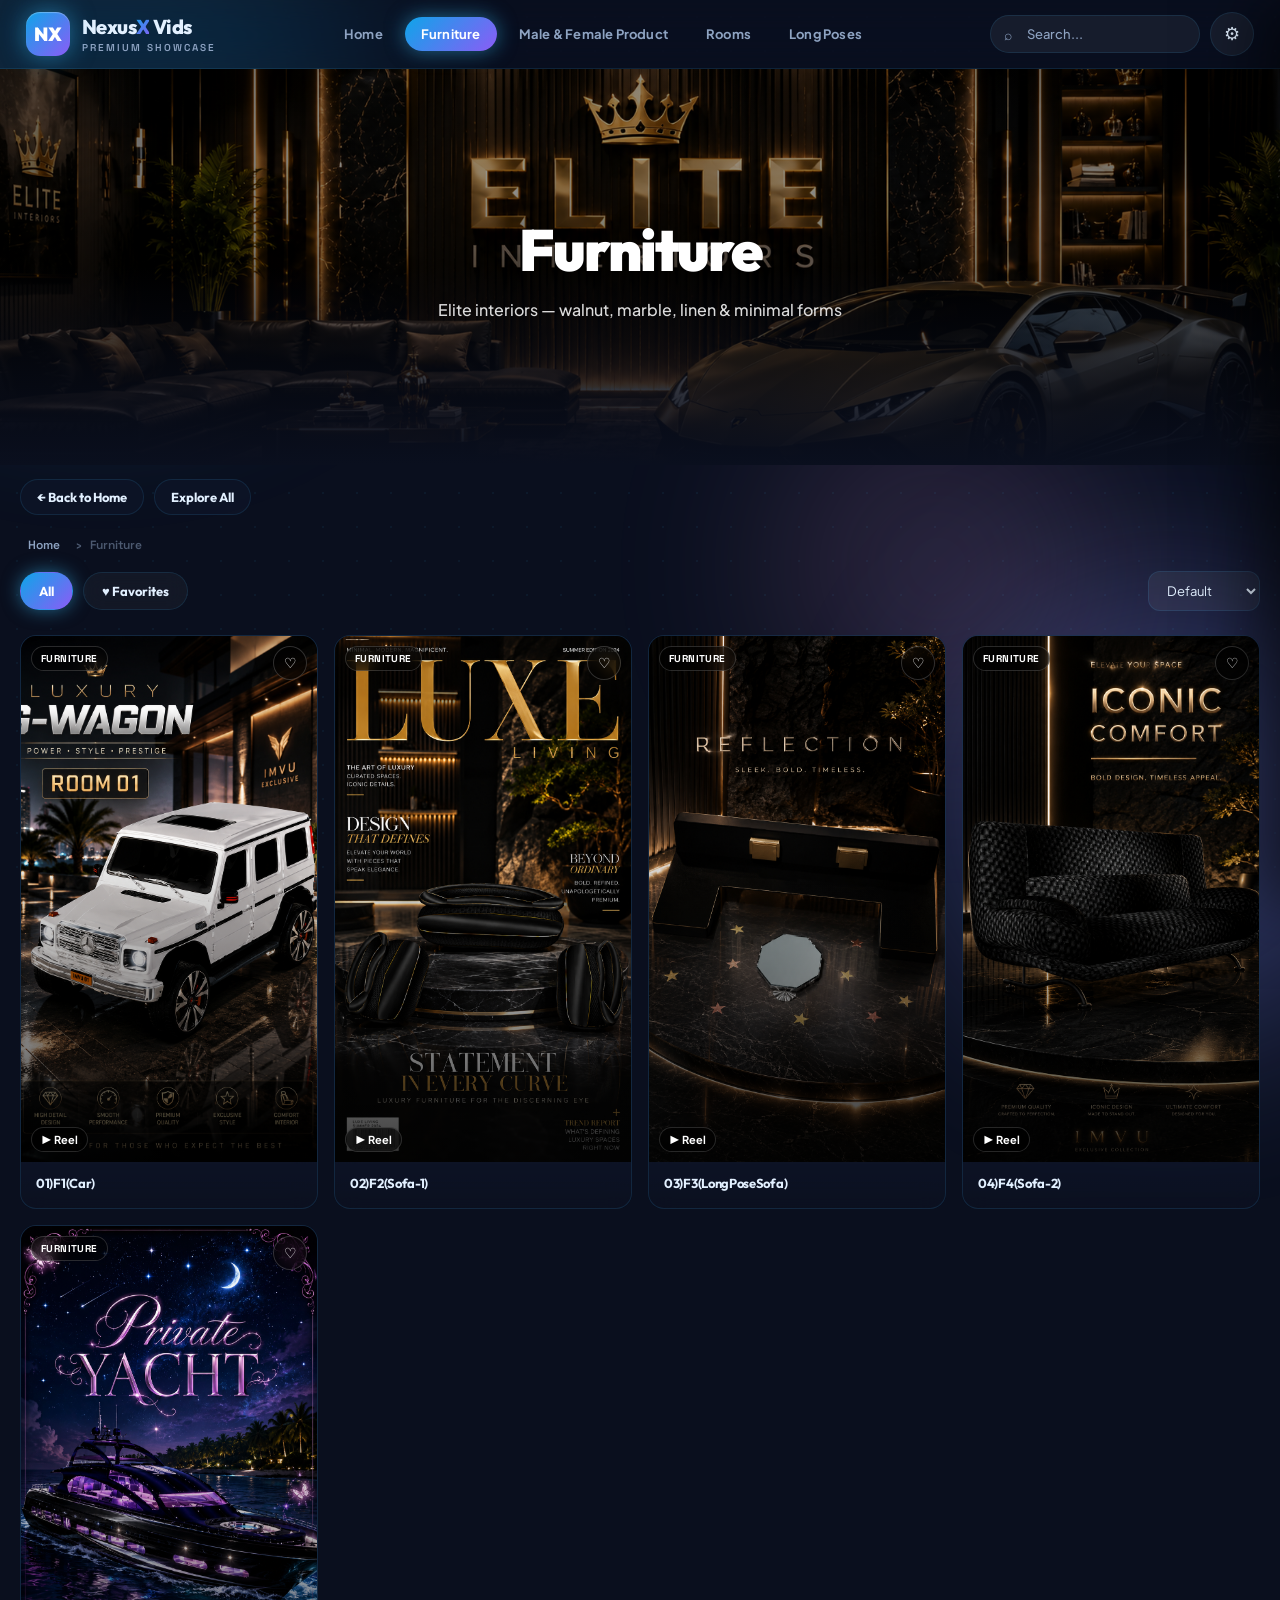
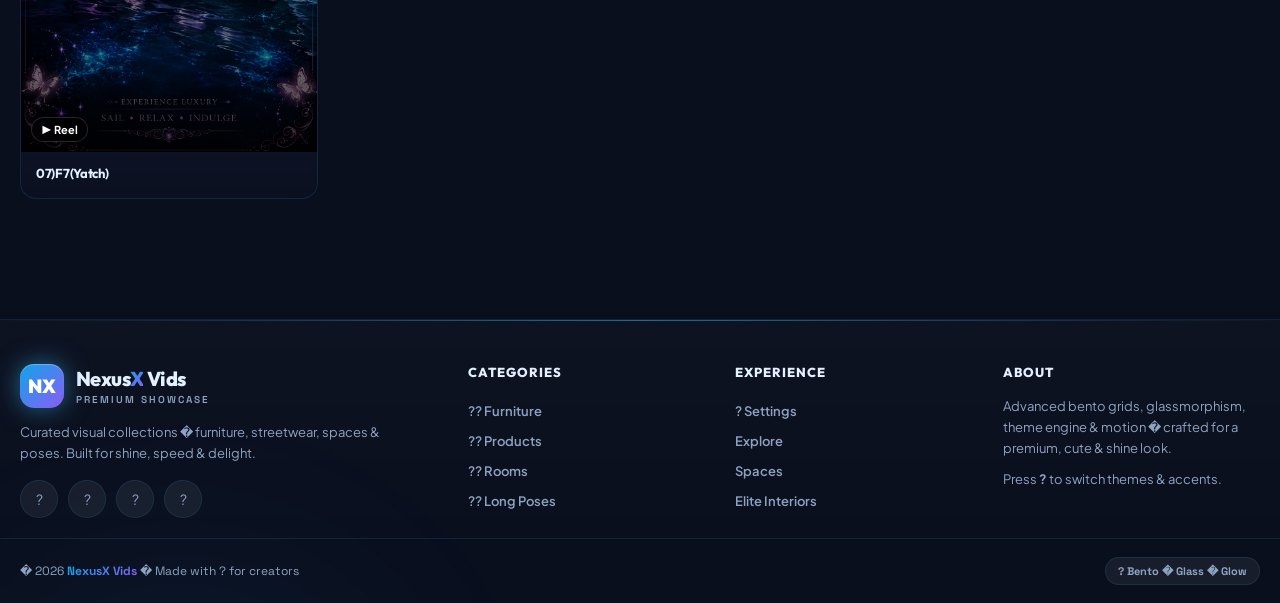
==== furniture.html @ 96b7f2a6 "Add multi-page showcase with native autoplay reels, themes, and local video hosting" ====
<!DOCTYPE html>
<html lang="en">
<head>
<meta charset="UTF-8">
<meta name="viewport" content="width=device-width, initial-scale=1.0">
<title>Furniture — NexusX Vids</title>
<link rel="icon" type="image/svg+xml" href="assets/favicon.svg">
<link rel="stylesheet" href="assets/css/style.css">
</head>
<body data-page="Furniture">
<div class="orb orb-1"></div>
<div class="orb orb-2"></div>
<div class="orb orb-3"></div>
<div class="wrap">
  <nav></nav>

  <section class="page-hero">
    <img class="page-hero-cover" src="assets/media/collections/furniture.png" alt="Furniture">
    <div class="page-hero-content">
      <h1 class="page-hero-title">Furniture</h1>
      <p class="page-hero-sub">Elite interiors — walnut, marble, linen & minimal forms</p>
    </div>
  </section>

  <div class="back-bar"><a href="index.html" class="back-btn">← Back to Home</a><a href="index.html#categories" class="back-btn">Explore All</a></div>
  <div class="breadcrumb"><a href="index.html">Home</a><span>›</span><span>Furniture</span></div>

  <div class="filter-bar">
    <div class="filter-pills">
      <button class="active" data-filter="all">All</button>
      <button data-filter="fav">♥ Favorites</button>
    </div>
    <select class="sort-select" id="sortSelect">
      <option value="default">Default</option>
      <option value="name">Name A–Z</option>
      <option value="new">Newest</option>
    </select>
  </div>

  <section class="section" style="padding-top:18px;">
    <div class="video-grid reel" id="videoGrid"></div>
  </section>

    <footer>
    <div class="footer-main">
      <div class="footer-brand">
        <a class="brand" href="index.html"><div class="brand-logo">NX</div><div><div class="brand-name">Nexus<span>X</span> Vids</div><div class="brand-tag">Premium Showcase</div></div></a>
        <p>Curated visual collections � furniture, streetwear, spaces & poses. Built for shine, speed & delight.</p>
        <div class="footer-social">
          <a href="#" title="Instagram">?</a>
          <a href="#" title="X">?</a>
          <a href="#" title="YouTube">?</a>
          <a href="#" title="Mail">?</a>
        </div>
      </div>
      <div class="footer-col">
        <h4>Categories</h4>
        <a href="furniture.html">?? Furniture</a>
        <a href="products.html">?? Products</a>
        <a href="rooms.html">?? Rooms</a>
        <a href="poses.html">?? Long Poses</a>
      </div>
      <div class="footer-col">
        <h4>Experience</h4>
        <a href="#" onclick="document.getElementById(''openSettings'')?.click();return false;">? Settings</a>
        <a href="index.html#categories">Explore</a>
        <a href="rooms.html">Spaces</a>
        <a href="furniture.html">Elite Interiors</a>
      </div>
      <div class="footer-col">
        <h4>About</h4>
        <p>Advanced bento grids, glassmorphism, theme engine & motion � crafted for a premium, cute & shine look.</p>
        <p style="margin-top:10px;">Press <strong>?</strong> to switch themes & accents.</p>
      </div>
    </div>
    <div class="footer-bottom">
      <div>� 2026 <strong>NexusX Vids</strong> � Made with ? for creators</div>
      <div class="footer-badge">? Bento � Glass � Glow</div>
    </div>
  </footer>
</div>

<script src="assets/js/main.js"></script>
<script>
  var CAT='Furniture';
  var allForCat=[];
  var currentFilter='all';

  function render(){
    var grid=document.getElementById('videoGrid');
    var list=allForCat.slice();
    if(currentFilter==='fav'){
      var favs=window.NEXUS.favs();
      list=list.filter(function(v){ return favs.indexOf(v.url)!==-1; });
    }
    var sort=document.getElementById('sortSelect').value;
    if(sort==='name') list.sort(function(a,b){ return a.name.localeCompare(b.name); });
    if(sort==='new') list.reverse();
    if(!list.length){
      grid.innerHTML='<div class="empty-state reveal visible"><div class="big">♡</div>'+(currentFilter==='fav'?'No favorites yet — tap ♥ on any card.':'No items — add them to videos.json')+'</div>';
      return;
    }
    grid.innerHTML=list.map(function(v){ return window.NEXUS.cardHTML(v); }).join('');
    window.NEXUS.wireCards();
  }

  function load(){
    fetch('videos.json').then(function(r){ return r.json(); }).then(function(all){
      allForCat=all.filter(function(v){ return (v.category||'').toLowerCase()===CAT.toLowerCase(); });
      // respect bento toggle
      if(localStorage.getItem('nexus-bento')==='0') document.getElementById('videoGrid').classList.remove('bento');
      window.NEXUS._setList(allForCat);
      render();
    }).catch(function(){ document.getElementById('videoGrid').innerHTML='<div class="empty-state">Failed to load.</div>'; });
  }

  document.addEventListener('DOMContentLoaded', function(){
    load();
    document.querySelectorAll('.filter-pills button').forEach(function(b){
      b.addEventListener('click',function(){
        document.querySelectorAll('.filter-pills button').forEach(function(x){ x.classList.remove('active'); });
        b.classList.add('active'); currentFilter=b.dataset.filter; render();
      });
    });
    document.getElementById('sortSelect').addEventListener('change', render);
    window.NEXUS_onFavChange=render;
    window.NEXUS_applySearch=function(q){
      var grid=document.getElementById('videoGrid');
      if(!q){ render(); return; }
      var list=allForCat.filter(function(v){ return v.name.toLowerCase().indexOf(q.toLowerCase())!==-1; });
      if(!list.length){ grid.innerHTML='<div class="empty-state">No match for “'+window.NEXUS.esc(q)+'”.</div>'; return; }
      grid.innerHTML=list.map(function(v){ return window.NEXUS.cardHTML(v); }).join('');
      window.NEXUS.wireCards();
    };
  });
</script>
</body>
</html>
---- assets/css/style.css ----
/* ============================================================
   NexusX Vids — PREMIUM Stylesheet
   Fonts • Themes • Navbar • Settings • Hero • Bento • Footer • Animations
   ============================================================ */
@import url('https://fonts.googleapis.com/css2?family=Outfit:wght@300;400;500;600;700;800;900&family=Plus+Jakarta+Sans:wght@400;500;600;700;800&family=Space+Grotesk:wght@400;500;600;700&family=JetBrains+Mono:wght@500&display=swap');

/* ============ THEMES ============ */
:root {
  --bg:#0a0a12; --bg-soft:#101020;
  --card:rgba(20,20,40,0.6); --card-border:rgba(255,255,255,0.08);
  --text:#f5f5ff; --text-dim:#a0a0c0;
  --primary:#6366f1; --secondary:#d946ef; --accent:#22d3ee;
  --glow:rgba(99,102,241,0.5);
  --grad:linear-gradient(135deg,#6366f1,#d946ef);
  --grad-2:linear-gradient(135deg,#8b5cf6,#ec4899);
  --nav-bg:rgba(10,10,20,0.55);
  --grid-dot:rgba(255,255,255,0.05);
  --font-display:'Outfit',sans-serif;
  --font-body:'Plus Jakarta Sans',sans-serif;
  --font-accent:'Space Grotesk',sans-serif;
  --radius:24px;
}
[data-theme="midnight"]{
  --bg:#0a0f1e; --bg-soft:#0f1730; --card:rgba(15,23,42,0.6);
  --card-border:rgba(56,189,248,0.12); --text:#e2f0ff; --text-dim:#8ea3c2;
  --primary:#38bdf8; --secondary:#818cf8; --accent:#f0abfc;
  --glow:rgba(56,189,248,0.5); --grad:linear-gradient(135deg,#0ea5e9,#8b5cf6);
  --nav-bg:rgba(10,15,30,0.55); --grid-dot:rgba(56,189,248,0.06);
}
[data-theme="sunset"]{
  --bg:#17100c; --bg-soft:#221813; --card:rgba(34,24,20,0.6);
  --card-border:rgba(251,146,60,0.15); --text:#fff5ec; --text-dim:#d0b6a4;
  --primary:#fb923c; --secondary:#f43f5e; --accent:#fbbf24;
  --glow:rgba(251,146,60,0.5); --grad:linear-gradient(135deg,#fb923c,#f43f5e);
  --nav-bg:rgba(23,16,12,0.55); --grid-dot:rgba(251,146,60,0.06);
}
[data-theme="emerald"]{
  --bg:#08120e; --bg-soft:#0d1c16; --card:rgba(13,28,22,0.6);
  --card-border:rgba(52,211,153,0.15); --text:#e6fff6; --text-dim:#94c9b6;
  --primary:#34d399; --secondary:#0ea5e9; --accent:#fbbf24;
  --glow:rgba(52,211,153,0.5); --grad:linear-gradient(135deg,#10b981,#3b82f6);
  --nav-bg:rgba(8,18,14,0.55); --grid-dot:rgba(52,211,153,0.06);
}
[data-theme="rose"]{
  --bg:#150a0f; --bg-soft:#22111a; --card:rgba(34,17,26,0.6);
  --card-border:rgba(244,114,182,0.15); --text:#fff0f6; --text-dim:#d0a4b6;
  --primary:#f472b6; --secondary:#a78bfa; --accent:#fb7185;
  --glow:rgba(244,114,182,0.5); --grad:linear-gradient(135deg,#ec4899,#8b5cf6);
  --nav-bg:rgba(21,10,15,0.55); --grid-dot:rgba(244,114,182,0.06);
}

/* ============ RESET + TYPOGRAPHY ============ */
*{margin:0;padding:0;box-sizing:border-box}
html{scroll-behavior:smooth}
body{
  font-family:var(--font-body); background:var(--bg); color:var(--text);
  min-height:100vh; overflow-x:hidden;
  transition:background .6s,color .6s;
  -webkit-font-smoothing:antialiased; text-rendering:optimizeLegibility;
}
h1,h2,h3{font-family:var(--font-display); letter-spacing:-1.2px}
body::before{
  content:'';position:fixed;inset:0;z-index:0;pointer-events:none;
  background-image:radial-gradient(var(--grid-dot) 1px,transparent 1px);
  background-size:34px 34px;
}
.wrap{position:relative;z-index:1}
::selection{background:var(--primary);color:#fff}

/* Scroll progress */
.scroll-progress{position:fixed;top:0;left:0;height:3px;width:0;background:var(--grad);z-index:9999;transition:width .08s linear;box-shadow:0 0 10px var(--glow)}

.orb{position:fixed;border-radius:50%;filter:blur(90px);opacity:.30;z-index:0;pointer-events:none;animation:float 16s infinite}
.orb-1{width:520px;height:520px;background:var(--primary);top:-160px;left:-160px}
.orb-2{width:460px;height:460px;background:var(--secondary);bottom:-140px;right:-120px;animation-delay:-5s}
.orb-3{width:340px;height:340px;background:var(--accent);top:44%;left:60%;opacity:.14;animation-delay:-9s}
@keyframes float{0%,100%{transform:translate(0,0) scale(1)}33%{transform:translate(40px,-30px) scale(1.08)}66%{transform:translate(-32px,26px) scale(.94)}}
::-webkit-scrollbar{width:10px}::-webkit-scrollbar-track{background:var(--bg)}
::-webkit-scrollbar-thumb{background:var(--grad);border-radius:10px}

/* ============ NAVBAR — ADVANCED ============ */
nav{
  position:sticky;top:0;z-index:100;display:flex;align-items:center;justify-content:space-between;gap:18px;
  padding:12px 26px;background:var(--nav-bg);backdrop-filter:blur(20px) saturate(1.3);-webkit-backdrop-filter:blur(20px) saturate(1.3);
  border-bottom:1px solid var(--card-border);transition:background .4s,box-shadow .4s,border-color .4s;
}
nav.scrolled{background:rgba(10,10,20,0.82);box-shadow:0 10px 40px rgba(0,0,0,.35);border-color:rgba(255,255,255,.08)}
.brand{display:flex;align-items:center;gap:12px;cursor:pointer;text-decoration:none}
.brand-logo{
  width:44px;height:44px;background:var(--grad);border-radius:14px;display:grid;place-items:center;
  font-family:var(--font-display);font-weight:900;font-size:19px;color:#fff;
  box-shadow:0 0 24px var(--glow),inset 0 1px 1px rgba(255,255,255,.3);
  animation:pulse 3s infinite; position:relative; overflow:hidden;
}
.brand-logo::after{content:'';position:absolute;inset:0;background:linear-gradient(120deg,transparent 30%,rgba(255,255,255,.35),transparent 70%);transform:translateX(-100%);animation:logoShine 4s infinite}
@keyframes logoShine{0%{transform:translateX(-100%)}60%,100%{transform:translateX(100%)}}
@keyframes pulse{0%,100%{box-shadow:0 0 16px var(--glow)}50%{box-shadow:0 0 32px var(--glow);transform:scale(1.03)}}
.brand-name{font-family:var(--font-display);font-size:20px;font-weight:800;letter-spacing:-.6px;color:var(--text)}
.brand-name span{background:var(--grad);-webkit-background-clip:text;background-clip:text;color:transparent}
.brand-tag{font-family:var(--font-accent);font-size:10px;letter-spacing:2px;text-transform:uppercase;color:var(--text-dim);margin-top:2px;font-weight:600}
.nav-links{display:flex;align-items:center;gap:6px;flex-wrap:wrap}
.nav-links a{
  position:relative;padding:9px 16px;border-radius:24px;font-size:13px;font-weight:700;letter-spacing:.2px;
  color:var(--text-dim);text-decoration:none;transition:.3s;overflow:hidden;
}
.nav-links a::before{content:'';position:absolute;inset:0;background:var(--grad);opacity:0;transition:.3s;border-radius:24px}
.nav-links a > span{position:relative;z-index:1}
.nav-links a:hover{color:var(--text);background:rgba(255,255,255,.06)}
.nav-links a:hover::before{opacity:.12}
.nav-links a.active{color:#fff;background:var(--grad);box-shadow:0 0 20px var(--glow)}
.nav-links a.active::before{opacity:0}
.nav-right{display:flex;align-items:center;gap:10px}
.search-box{position:relative;display:flex;align-items:center}
.search-box::before{content:'⌕';position:absolute;left:14px;color:var(--text-dim);font-size:14px;pointer-events:none;z-index:1}
.search-box input{
  background:rgba(255,255,255,.06);border:1px solid var(--card-border);color:var(--text);
  padding:10px 18px 10px 36px;border-radius:30px;font-size:13px;font-family:var(--font-body);width:210px;outline:none;transition:.3s;
}
.search-box input:focus{border-color:var(--primary);background:rgba(255,255,255,.09);box-shadow:0 0 0 4px var(--glow),0 0 18px var(--glow);width:240px}
.search-box input::placeholder{color:var(--text-dim);font-weight:500}
.settings-btn{
  width:44px;height:44px;border-radius:50%;border:1px solid var(--card-border);
  background:rgba(255,255,255,.06);color:var(--text);font-size:18px;cursor:pointer;display:grid;place-items:center;transition:.4s;position:relative;overflow:hidden;
}
.settings-btn::before{content:'';position:absolute;inset:0;background:var(--grad);opacity:0;transition:.3s}
.settings-btn:hover{transform:rotate(90deg) scale(1.05);box-shadow:0 0 20px var(--glow);border-color:var(--primary)}
.settings-btn:hover::before{opacity:.15}
.settings-btn span{position:relative;z-index:1}

/* ============ SETTINGS — PREMIUM ============ */
.settings-overlay{position:fixed;inset:0;background:rgba(0,0,0,.58);backdrop-filter:blur(8px) saturate(1.2);z-index:1000;opacity:0;visibility:hidden;transition:.4s}
.settings-overlay.open{opacity:1;visibility:visible}
.settings-panel{
  position:fixed;right:0;top:0;height:100vh;width:380px;max-width:94vw;
  background:linear-gradient(180deg,var(--bg-soft),var(--bg));border-left:1px solid var(--card-border);
  z-index:1001;display:flex;flex-direction:column;
  transform:translateX(100%);transition:transform .5s cubic-bezier(.2,.8,.2,1);
  box-shadow:-24px 0 60px rgba(0,0,0,.55);
}
.settings-panel.open{transform:translateX(0)}
.settings-head{padding:22px 22px 18px;display:flex;align-items:center;justify-content:space-between;border-bottom:1px solid var(--card-border);background:rgba(255,255,255,.02)}
.settings-head h3{font-family:var(--font-display);font-size:18px;font-weight:800;display:flex;gap:10px;align-items:center}
.settings-head p{font-size:12px;color:var(--text-dim);margin-top:4px;font-weight:500}
.settings-close{width:38px;height:38px;border-radius:50%;border:1px solid var(--card-border);background:rgba(255,255,255,.06);color:var(--text);cursor:pointer;font-size:16px;display:grid;place-items:center;transition:.3s}
.settings-close:hover{background:#ef4444;border-color:#ef4444;transform:rotate(90deg)}
.settings-body{padding:20px;overflow-y:auto;flex:1;display:flex;flex-direction:column;gap:22px}
.settings-preview{
  background:var(--card);border:1px solid var(--card-border);border-radius:18px;padding:16px;display:flex;gap:14px;align-items:center;backdrop-filter:blur(10px);
}
.preview-mock{width:70px;height:48px;border-radius:12px;background:var(--grad);display:grid;place-items:center;color:#fff;font-weight:900;box-shadow:0 0 20px var(--glow);flex-shrink:0}
.settings-preview h4{font-family:var(--font-display);font-size:14px;font-weight:800}
.settings-preview p{font-size:12px;color:var(--text-dim);margin-top:2px}
.setting-card{background:var(--card);border:1px solid var(--card-border);border-radius:18px;padding:18px;backdrop-filter:blur(10px);transition:.3s}
.setting-card:hover{border-color:rgba(255,255,255,.12);transform:translateY(-1px)}
.setting-card-head{display:flex;align-items:center;gap:10px;margin-bottom:14px}
.setting-card-icon{width:32px;height:32px;border-radius:10px;background:var(--grad);display:grid;place-items:center;color:#fff;font-size:14px;flex-shrink:0}
.setting-card-title{font-family:var(--font-display);font-size:13px;font-weight:800;letter-spacing:-.3px}
.setting-card-sub{font-size:11px;color:var(--text-dim);font-weight:600}
.setting-group-title{font-family:var(--font-accent);font-size:10px;font-weight:700;text-transform:uppercase;letter-spacing:1.6px;color:var(--text-dim);margin-bottom:12px;display:flex;align-items:center;gap:8px}
.setting-group-title::before{content:'';width:14px;height:2px;background:var(--grad);border-radius:2px}
.theme-grid{display:grid;grid-template-columns:repeat(3,1fr);gap:12px}
.swatch{
  position:relative;height:64px;border-radius:16px;cursor:pointer;border:2px solid transparent;overflow:hidden;transition:.3s;display:flex;align-items:flex-end;padding:8px;
}
.swatch span{font-family:var(--font-accent);font-size:11px;font-weight:700;color:#fff;text-shadow:0 1px 6px rgba(0,0,0,.6);position:relative;z-index:1}
.swatch::after{content:'✓';position:absolute;top:8px;right:8px;width:22px;height:22px;border-radius:50%;background:#fff;color:#000;display:grid;place-items:center;font-size:12px;font-weight:900;opacity:0;transform:scale(.6);transition:.3s}
.swatch.active{border-color:#fff;transform:scale(1.02);box-shadow:0 0 18px var(--glow)}
.swatch.active::after{opacity:1;transform:scale(1)}
.swatch:hover{transform:scale(1.03);box-shadow:0 0 16px var(--glow)}
.sw-1{background:linear-gradient(135deg,#6366f1,#d946ef)}.sw-2{background:linear-gradient(135deg,#0ea5e9,#8b5cf6)}
.sw-3{background:linear-gradient(135deg,#fb923c,#f43f5e)}.sw-4{background:linear-gradient(135deg,#10b981,#3b82f6)}
.sw-5{background:linear-gradient(135deg,#ec4899,#8b5cf6)}
.sw-6{background:linear-gradient(135deg,#1f2937,#4b5563)}
.accent-row{display:flex;align-items:center;gap:12px}
.accent-row input[type=color]{width:48px;height:48px;border:none;border-radius:12px;cursor:pointer;background:none;flex-shrink:0}
.accent-row input[type=color]::-webkit-color-swatch-wrapper{padding:0}
.accent-row input[type=color]::-webkit-color-swatch{border-radius:12px;border:2px solid var(--card-border)}
.accent-dots{display:flex;gap:10px;flex-wrap:wrap;margin-top:10px}
.adot{width:32px;height:32px;border-radius:50%;cursor:pointer;border:2px solid transparent;transition:.3s;position:relative}
.adot:hover{transform:scale(1.15)}.adot.active{border-color:#fff;box-shadow:0 0 0 3px var(--glow)}
.adot.active::after{content:'✓';position:absolute;inset:0;display:grid;place-items:center;color:#fff;font-size:12px;font-weight:900;text-shadow:0 1px 4px rgba(0,0,0,.6)}
.toggle-row{display:flex;align-items:center;justify-content:space-between;padding:12px 0;border-bottom:1px solid rgba(255,255,255,.04)}
.toggle-row:last-child{border:none}
.toggle-label{font-size:13px;font-weight:600;color:var(--text);display:flex;gap:8px;align-items:center}
.toggle-label small{font-size:11px;color:var(--text-dim);font-weight:500}
.toggle{position:relative;width:48px;height:26px;background:rgba(255,255,255,.08);border-radius:20px;cursor:pointer;border:1px solid var(--card-border);transition:.3s;flex-shrink:0}
.toggle::after{content:'';position:absolute;top:3px;left:3px;width:18px;height:18px;background:#fff;border-radius:50%;transition:.3s;box-shadow:0 2px 6px rgba(0,0,0,.3)}
.toggle.on{background:var(--grad);border-color:transparent;box-shadow:0 0 12px var(--glow)}.toggle.on::after{transform:translateX(22px)}

/* ============ HERO — TYPOGRAPHY ENHANCED ============ */
.hero{position:relative;min-height:92vh;display:flex;align-items:center;justify-content:center;text-align:center;overflow:hidden}
.hero-bg{position:absolute;inset:0;width:100%;height:100%;object-fit:cover;z-index:0;pointer-events:none;transform:scale(1.02);animation:heroZoom 20s ease-in-out infinite alternate}
@keyframes heroZoom{0%{transform:scale(1.02)}100%{transform:scale(1.08)}}
.hero-overlay{position:absolute;inset:0;z-index:1;background:linear-gradient(180deg,rgba(0,0,0,.38) 0%,rgba(0,0,0,.55) 45%,var(--bg) 100%),radial-gradient(ellipse at center,transparent 30%,rgba(0,0,0,.45) 100%);pointer-events:none}
.hero-content{position:relative;z-index:2;max-width:960px;padding:40px 24px;animation:riseIn 1.1s cubic-bezier(.2,.8,.2,1) both}
.hero-badge{
  display:inline-flex;align-items:center;gap:8px;padding:9px 18px;border-radius:30px;
  background:rgba(255,255,255,.08);border:1px solid rgba(255,255,255,.18);backdrop-filter:blur(12px);
  font-family:var(--font-accent);font-size:11px;letter-spacing:1.4px;text-transform:uppercase;font-weight:700;color:#fff;margin-bottom:22px;
  box-shadow:0 4px 20px rgba(0,0,0,.2);animation:badgeFloat 3s ease-in-out infinite;
}
@keyframes badgeFloat{0%,100%{transform:translateY(0)}50%{transform:translateY(-4px)}}
.hero-title{
  font-family:var(--font-display);font-size:clamp(40px,8vw,82px);font-weight:900;line-height:.95;letter-spacing:-3px;color:#fff;
  text-shadow:0 10px 40px rgba(0,0,0,.55);overflow:hidden;
}
.hero-title .grad{
  background:var(--grad);-webkit-background-clip:text;background-clip:text;color:transparent;
  background-size:200% 200%;animation:gradShift 6s ease infinite,shimmer 6s linear infinite;
}
@keyframes gradShift{0%{background-position:0% 50%}50%{background-position:100% 50%}100%{background-position:0% 50%}}
@keyframes shimmer{0%{filter:hue-rotate(0) brightness(1)}50%{filter:hue-rotate(20deg) brightness(1.1)}100%{filter:hue-rotate(0) brightness(1)}}
.hero-sub{
  margin:20px auto 0;max-width:640px;font-size:clamp(15px,2.3vw,19px);line-height:1.6;font-weight:500;
  color:rgba(255,255,255,.88);font-family:var(--font-body);
}
.hero-sub strong{color:#fff;font-weight:700}
.hero-cta{margin-top:34px;display:flex;gap:14px;justify-content:center;flex-wrap:wrap}
.btn{
  position:relative;display:inline-flex;align-items:center;gap:8px;padding:14px 28px;border-radius:40px;
  font-family:var(--font-display);font-size:14px;font-weight:800;letter-spacing:-.2px;cursor:pointer;text-decoration:none;border:none;transition:transform .3s,box-shadow .3s,background .3s;overflow:hidden;
}
.btn::before{content:'';position:absolute;inset:0;background:linear-gradient(100deg,transparent,rgba(255,255,255,.25),transparent);transform:translateX(-100%);transition:transform .6s}
.btn:hover::before{transform:translateX(100%)}
.btn-primary{background:var(--grad);color:#fff;box-shadow:0 0 28px var(--glow),0 8px 24px rgba(0,0,0,.25)}
.btn-primary:hover{transform:translateY(-3px) scale(1.02);box-shadow:0 0 42px var(--glow),0 12px 30px rgba(0,0,0,.3)}
.btn-ghost{background:rgba(255,255,255,.08);color:#fff;border:1px solid rgba(255,255,255,.22);backdrop-filter:blur(12px)}
.btn-ghost:hover{transform:translateY(-3px);background:rgba(255,255,255,.14);border-color:rgba(255,255,255,.35)}
@keyframes riseIn{from{opacity:0;transform:translateY(40px) scale(.98)}to{opacity:1;transform:translateY(0) scale(1)}}
.hero-scroll{position:absolute;bottom:24px;left:50%;transform:translateX(-50%);z-index:2;color:#fff;font-size:11px;font-family:var(--font-accent);letter-spacing:2px;text-transform:uppercase;display:flex;flex-direction:column;align-items:center;gap:8px;animation:bounce 2s infinite}
.hero-scroll::after{content:'⌄';font-size:18px;line-height:1}
@keyframes bounce{0%,100%{transform:translate(-50%,0)}50%{transform:translate(-50%,10px)}}

/* ============ STATS BAR — ADVANCED ============ */
.stats-bar{display:flex;justify-content:center;gap:18px;padding:18px 14px;flex-wrap:wrap;margin:-32px auto 12px;max-width:760px;position:relative;z-index:3}
.stat{
  flex:1;min-width:150px;background:rgba(255,255,255,.04);border:1px solid var(--card-border);backdrop-filter:blur(16px) saturate(1.2);
  border-radius:20px;padding:20px;text-align:center;transition:transform .4s,box-shadow .4s,border-color .4s;position:relative;overflow:hidden;
}
.stat::before{content:'';position:absolute;top:0;left:0;right:0;height:1px;background:linear-gradient(90deg,transparent,var(--primary),transparent);opacity:.6}
.stat:hover{transform:translateY(-6px) scale(1.02);box-shadow:0 20px 40px rgba(0,0,0,.4),0 0 20px var(--glow);border-color:var(--primary)}
.stat-num{font-family:var(--font-display);font-size:30px;font-weight:900;background:var(--grad);-webkit-background-clip:text;background-clip:text;color:transparent;line-height:1}
.stat-label{font-family:var(--font-accent);font-size:11px;color:var(--text-dim);margin-top:6px;letter-spacing:1.2px;text-transform:uppercase;font-weight:700}

/* ============ BREADCRUMB + FILTER ============ */
.breadcrumb{max-width:1400px;margin:18px auto 0;padding:0 20px;display:flex;gap:8px;align-items:center;font-size:12px;font-family:var(--font-accent);color:var(--text-dim);font-weight:600}
.breadcrumb a{color:var(--text-dim);text-decoration:none;transition:.3s;padding:4px 8px;border-radius:20px}
.breadcrumb a:hover{color:var(--primary);background:rgba(255,255,255,.06)}
.breadcrumb span{opacity:.5}
.filter-bar{max-width:1400px;margin:14px auto 6px;padding:0 20px;display:flex;gap:10px;align-items:center;flex-wrap:wrap;justify-content:space-between}
.filter-pills{display:flex;gap:10px;flex-wrap:wrap}
.filter-pills button{
  padding:10px 18px;border-radius:24px;border:1px solid var(--card-border);background:rgba(255,255,255,.04);color:var(--text);
  font-family:var(--font-display);font-size:13px;font-weight:700;cursor:pointer;backdrop-filter:blur(10px);transition:.3s;
}
.filter-pills button.active{background:var(--grad);color:#fff;border-color:transparent;box-shadow:0 0 18px var(--glow)}
.filter-pills button:hover{border-color:var(--primary);transform:translateY(-1px)}
.sort-select{background:rgba(255,255,255,.06);border:1px solid var(--card-border);color:var(--text);padding:10px 14px;border-radius:12px;font-family:var(--font-body);font-size:13px;outline:none;transition:.3s}
.sort-select:focus{border-color:var(--primary);box-shadow:0 0 0 3px var(--glow)}

/* ============ PAGE HERO ============ */
.page-hero{position:relative;min-height:44vh;display:flex;align-items:center;justify-content:center;text-align:center;overflow:hidden;margin-bottom:8px}
.page-hero-cover{position:absolute;inset:0;width:100%;height:100%;object-fit:cover;z-index:0;transform:scale(1.02);transition:transform 8s ease}
.page-hero:hover .page-hero-cover{transform:scale(1.06)}
.page-hero::after{content:'';position:absolute;inset:0;z-index:1;background:linear-gradient(180deg,rgba(0,0,0,.28) 0%,rgba(0,0,0,.55) 50%,var(--bg) 100%),radial-gradient(ellipse at center,transparent 40%,rgba(0,0,0,.5) 100%)}
.page-hero-content{position:relative;z-index:2;padding:36px 20px;max-width:800px;animation:riseIn .9s ease both}
.page-hero-title{font-family:var(--font-display);font-size:clamp(34px,6vw,58px);font-weight:900;color:#fff;letter-spacing:-2px;text-shadow:0 8px 32px rgba(0,0,0,.6)}
.page-hero-sub{color:rgba(255,255,255,.86);margin-top:12px;font-size:16px;font-weight:500;line-height:1.5}

/* ============ SECTIONS ============ */
.section{padding:60px 20px;max-width:1400px;margin:0 auto}
.section-title{font-family:var(--font-display);font-size:clamp(28px,4vw,40px);font-weight:800;letter-spacing:-1.5px;text-align:center;margin-bottom:12px}
.section-title span{background:var(--grad);-webkit-background-clip:text;background-clip:text;color:transparent}
.section-sub{text-align:center;color:var(--text-dim);margin-bottom:40px;max-width:580px;margin-left:auto;margin-right:auto;font-size:15px;line-height:1.6;font-weight:500}

/* ============ CATEGORY CARDS — BENTO 4 ============ */
.home-cat-grid{display:grid;grid-template-columns:repeat(4,1fr);grid-auto-rows:220px;gap:22px}
.home-cat-grid .cat-card:nth-child(1){grid-column:span 2;grid-row:span 2}
.home-cat-grid .cat-card:nth-child(4){grid-column:span 2}
.cat-card{
  position:relative;border-radius:24px;overflow:hidden;height:100%;min-height:220px;display:flex;flex-direction:column;justify-content:flex-end;
  text-decoration:none;color:#fff;cursor:pointer;border:1px solid rgba(255,255,255,.08);transition:transform .5s cubic-bezier(.2,.8,.2,1),box-shadow .5s,border-color .5s,filter .5s;
  transform-style:preserve-3d;
}
.cat-card-cover{position:absolute;inset:0;width:100%;height:100%;object-fit:cover;transition:transform .7s cubic-bezier(.2,.8,.2,1),filter .7s}
.cat-card::after{content:'';position:absolute;inset:0;background:linear-gradient(180deg,transparent 28%,rgba(0,0,0,.35) 55%,rgba(0,0,0,.88) 100%);z-index:1;transition:.4s}
.cat-card::before{content:'';position:absolute;top:0;left:-100%;width:65%;height:100%;background:linear-gradient(100deg,transparent,rgba(255,255,255,.32),transparent);transform:skewX(-18deg);transition:left .7s;z-index:3;pointer-events:none}
.cat-card:hover::before{left:160%}
.cat-card:hover{transform:translateY(-10px) scale(1.02) rotateX(1deg);box-shadow:0 28px 60px rgba(0,0,0,.45),0 0 30px var(--glow);border-color:var(--primary)}
.cat-card:hover .cat-card-cover{transform:scale(1.08);filter:brightness(1.05)}
.cat-card-body{position:relative;z-index:2;padding:22px;transform:translateZ(10px)}
.cat-card-label{font-family:var(--font-accent);font-size:10px;letter-spacing:1.8px;text-transform:uppercase;opacity:.9;margin-bottom:6px;font-weight:700;color:rgba(255,255,255,.9)}
.cat-card-name{font-family:var(--font-display);font-size:23px;font-weight:800;letter-spacing:-.7px;line-height:1.1}
.cat-card-desc{font-size:13px;opacity:.82;margin-top:7px;line-height:1.45;font-weight:500}
.cat-card-go{
  position:absolute;top:16px;right:16px;z-index:2;width:44px;height:44px;border-radius:50%;background:var(--grad);display:grid;place-items:center;
  font-size:18px;box-shadow:0 8px 20px rgba(0,0,0,.3),0 0 18px var(--glow);transform:translateY(8px) scale(.9);opacity:0;transition:.45s cubic-bezier(.2,.8,.2,1);
}
.cat-card:hover .cat-card-go{opacity:1;transform:translateY(0) scale(1)}
.cat-card-count{
  position:absolute;top:16px;left:16px;z-index:2;padding:7px 12px;border-radius:20px;background:rgba(0,0,0,.42);backdrop-filter:blur(10px);
  font-family:var(--font-accent);font-size:11px;font-weight:700;letter-spacing:.5px;border:1px solid rgba(255,255,255,.16);
}

/* ============ BENTO GRID ============ */
.video-grid{display:grid;gap:18px}
.video-grid.bento{grid-template-columns:repeat(4,1fr);grid-auto-rows:190px}
.video-grid.bento .video-card:nth-child(6n+1){grid-column:span 2;grid-row:span 2}
.video-grid.bento .video-card:nth-child(6n+4){grid-column:span 2}
.video-grid.bento .video-card:nth-child(6n+5){grid-row:span 2}
.video-grid:not(.bento):not(.reel){grid-template-columns:repeat(auto-fill,minmax(260px,1fr))}

/* ============ REEL GRID — vertical 9:16 uniform ============ */
.video-grid.reel{grid-template-columns:repeat(4,1fr);grid-auto-rows:auto;gap:16px}
.video-grid.reel .video-card{grid-column:span 1 !important;grid-row:span 1 !important}
.video-card.reel{border-radius:16px}
.video-card.reel .video-thumb{aspect-ratio:9/16}
.video-card.reel .video-thumb img{object-fit:cover}
.video-card.reel .play-btn{width:48px;height:48px}
.video-card.reel .cat-chip{font-size:10px;padding:5px 9px}
.video-card.reel .video-name{font-size:13px}
.reel-badge{position:absolute;bottom:10px;left:10px;z-index:2;display:flex;align-items:center;gap:6px;padding:5px 9px;border-radius:20px;background:rgba(0,0,0,.55);backdrop-filter:blur(8px);color:#fff;font-size:11px;font-weight:700;border:1px solid rgba(255,255,255,.15)}

/* Card */
.video-card{
  position:relative;background:var(--card);border:1px solid var(--card-border);border-radius:20px;overflow:hidden;cursor:pointer;backdrop-filter:blur(14px);
  transition:transform .45s cubic-bezier(.2,.8,.2,1),box-shadow .45s,border-color .45s;display:flex;flex-direction:column;
}
.video-card::before{content:'';position:absolute;top:0;left:-100%;width:60%;height:100%;background:linear-gradient(100deg,transparent,rgba(255,255,255,.32),transparent);transform:skewX(-20deg);transition:left .7s;z-index:3;pointer-events:none}
.video-card:hover::before{left:160%}
.video-card:hover{transform:translateY(-8px) scale(1.02);box-shadow:0 22px 50px var(--glow);border-color:var(--primary)}
.video-thumb{position:relative;flex:1;overflow:hidden;min-height:0}
.video-thumb img,.video-thumb video,.video-thumb iframe{width:100%;height:100%;object-fit:cover;border:0;display:block;transition:transform .7s}
.video-card:hover .video-thumb img,
.video-card:hover .video-thumb video{transform:scale(1.06)}
.video-thumb::after{content:'';position:absolute;inset:0;background:linear-gradient(180deg,transparent 38%,rgba(0,0,0,.78));z-index:1}
.play-btn{position:absolute;top:50%;left:50%;transform:translate(-50%,-50%) scale(.8);width:58px;height:58px;border-radius:50%;background:var(--grad);display:grid;place-items:center;z-index:2;opacity:0;transition:.4s cubic-bezier(.2,.8,.2,1);box-shadow:0 0 28px var(--glow)}
.play-btn::after{content:'';width:0;height:0;border-style:solid;border-width:9px 0 9px 16px;border-color:transparent transparent transparent #fff;margin-left:3px}
.video-card:hover .play-btn{opacity:1;transform:translate(-50%,-50%) scale(1)}
.cat-chip{position:absolute;top:10px;left:10px;z-index:2;padding:6px 11px;border-radius:20px;background:rgba(0,0,0,.5);backdrop-filter:blur(8px);font-size:11px;font-weight:800;font-family:var(--font-accent);text-transform:uppercase;letter-spacing:.4px;color:#fff;border:1px solid rgba(255,255,255,.16)}
.fav-btn{position:absolute;top:10px;right:10px;z-index:2;width:34px;height:34px;border-radius:50%;background:rgba(0,0,0,.5);backdrop-filter:blur(8px);border:1px solid rgba(255,255,255,.18);display:grid;place-items:center;font-size:14px;cursor:pointer;transition:.3s;color:#fff}
.fav-btn:hover{transform:scale(1.12)}
.fav-btn.on{background:#ef4444;border-color:#ef4444;box-shadow:0 0 16px rgba(239,68,68,.6);animation:heartPop .4s ease}
@keyframes heartPop{0%{transform:scale(1)}50%{transform:scale(1.25)}100%{transform:scale(1)}}
.video-info{position:relative;z-index:2;padding:13px 15px;background:linear-gradient(180deg,transparent,rgba(0,0,0,.15))}
.video-name{font-family:var(--font-display);font-size:14px;font-weight:700;white-space:nowrap;overflow:hidden;text-overflow:ellipsis;color:var(--text);letter-spacing:-.3px}
.video-meta{font-family:var(--font-accent);font-size:11px;color:var(--text-dim);margin-top:4px;display:flex;gap:8px;align-items:center;font-weight:600}

.empty-state{text-align:center;padding:70px 20px;color:var(--text-dim);font-size:15px;grid-column:1/-1}
.empty-state .big{font-size:42px;margin-bottom:10px}

/* ============ PLAYER — ENHANCED ============ */
.player-modal{display:none;position:fixed;inset:0;background:rgba(0,0,0,.94);backdrop-filter:blur(12px);z-index:1000;flex-direction:column}
.player-modal.active{display:flex;animation:fadeIn .25s}
@keyframes fadeIn{from{opacity:0}to{opacity:1}}
.player-header{
  display:flex;align-items:center;justify-content:space-between;gap:12px;padding:12px 16px;
  background:rgba(15,15,25,.6);backdrop-filter:blur(16px);border-bottom:1px solid rgba(255,255,255,.08);flex-wrap:wrap;
}
.player-left{display:flex;align-items:center;gap:12px;flex:1;min-width:0}
.player-back{
  width:40px;height:40px;border-radius:50%;background:rgba(255,255,255,.08);border:1px solid rgba(255,255,255,.14);
  display:grid;place-items:center;color:#fff;font-size:16px;cursor:pointer;transition:.3s;flex-shrink:0;
}
.player-back:hover{background:var(--grad);border-color:transparent;transform:scale(1.05)}
.player-title-wrap{flex:1;min-width:0}
.player-title{font-family:var(--font-display);font-size:14px;font-weight:700;color:#fff;letter-spacing:-.3px;white-space:nowrap;overflow:hidden;text-overflow:ellipsis}
.player-counter{font-family:var(--font-accent);font-size:11px;color:var(--text-dim);font-weight:600}
.player-center{display:flex;align-items:center;gap:8px}
.player-nav-btn{
  width:36px;height:36px;border-radius:50%;background:rgba(255,255,255,.08);border:1px solid rgba(255,255,255,.14);
  display:grid;place-items:center;color:#fff;cursor:pointer;transition:.3s;font-size:14px;
}
.player-nav-btn:hover{background:var(--grad);border-color:transparent;transform:scale(1.08)}
.player-nav-btn:disabled{opacity:.35;pointer-events:none}
.player-actions{display:flex;gap:8px;flex-wrap:wrap;align-items:center}
.player-actions button{
  background:rgba(255,255,255,.08);border:1px solid rgba(255,255,255,.14);color:#fff;padding:8px 14px;border-radius:20px;
  cursor:pointer;font-family:var(--font-accent);font-size:12px;font-weight:600;transition:.2s;display:inline-flex;align-items:center;gap:6px;
}
.player-actions button:hover{background:var(--grad);border-color:transparent;transform:translateY(-1px);box-shadow:0 4px 12px var(--glow)}
.player-close{background:#ef4444!important;border-color:#ef4444!important}
.video-container{flex:1;display:flex;align-items:center;justify-content:center;padding:12px;min-height:0;position:relative}
.video-container video{max-width:100%;max-height:100%;border-radius:14px;background:#000}
.player-actions button#soundToggle{background:rgba(255,255,255,.12)!important;border-color:rgba(255,255,255,.25)!important;font-size:14px}
.player-actions button#soundToggle:hover{background:var(--grad)!important}
.video-container iframe{width:100%;height:100%;border:0;border-radius:14px}
.video-container img{max-width:100%;max-height:100%;object-fit:contain;border-radius:14px;box-shadow:0 20px 60px rgba(0,0,0,.7)}
.nav-arrow{
  position:absolute;top:50%;transform:translateY(-50%);width:48px;height:48px;border-radius:50%;
  background:rgba(0,0,0,.55);backdrop-filter:blur(10px);border:1px solid rgba(255,255,255,.15);
  display:grid;place-items:center;color:#fff;font-size:22px;cursor:pointer;transition:.3s;z-index:2;
}
.nav-arrow:hover{background:var(--grad);border-color:transparent;transform:translateY(-50%) scale(1.08);box-shadow:0 0 20px var(--glow)}
.nav-arrow.left{left:16px}
.nav-arrow.right{right:16px}
.nav-arrow:disabled{opacity:.3;pointer-events:none}
.back-bar{max-width:1400px;margin:14px auto 0;padding:0 20px;display:flex;gap:10px;flex-wrap:wrap}
.back-btn{
  display:inline-flex;align-items:center;gap:8px;padding:9px 16px;border-radius:24px;background:var(--card);border:1px solid var(--card-border);
  color:var(--text);font-family:var(--font-display);font-size:13px;font-weight:700;cursor:pointer;transition:.3s;text-decoration:none;
}
.back-btn:hover{border-color:var(--primary);transform:translateX(-3px);box-shadow:0 0 14px var(--glow)}
/* Hover preview overlay for reels */
.reel-preview{
  position:absolute;inset:0;z-index:1;opacity:0;transition:opacity .35s;pointer-events:none;overflow:hidden;border-radius:inherit;
}
.video-card:hover .reel-preview{opacity:1}
.reel-preview iframe{width:100%;height:100%;border:0;transform:scale(1.02)}

/* ============ FOOTER — PREMIUM ============ */
footer{position:relative;margin-top:60px;border-top:1px solid var(--card-border);background:linear-gradient(180deg,rgba(255,255,255,.02),transparent);overflow:hidden}
footer::before{content:'';position:absolute;top:0;left:0;right:0;height:1px;background:linear-gradient(90deg,transparent,var(--primary),transparent);opacity:.5}
.footer-main{max-width:1400px;margin:0 auto;padding:44px 20px 20px;display:grid;grid-template-columns:1.6fr .9fr .9fr 1fr;gap:36px}
.footer-brand .brand{margin-bottom:14px}
.footer-brand p{color:var(--text-dim);font-size:13px;line-height:1.6;margin-top:12px;max-width:360px}
.footer-social{display:flex;gap:10px;margin-top:16px}
.footer-social a{width:38px;height:38px;border-radius:50%;background:rgba(255,255,255,.06);border:1px solid var(--card-border);display:grid;place-items:center;color:var(--text-dim);text-decoration:none;transition:.3s;font-size:14px}
.footer-social a:hover{background:var(--grad);color:#fff;border-color:transparent;transform:translateY(-3px);box-shadow:0 8px 20px var(--glow)}
.footer-col h4{font-family:var(--font-display);font-size:13px;font-weight:800;letter-spacing:1px;text-transform:uppercase;color:var(--text);margin-bottom:16px}
.footer-col a{ display:block; color:var(--text-dim); text-decoration:none; font-size:13px; font-weight:600; padding:7px 0; transition:.3s; }
.footer-col a:hover{color:var(--primary);transform:translateX(4px)}
.footer-col p{font-size:13px;color:var(--text-dim);line-height:1.6}
.footer-bottom{max-width:1400px;margin:0 auto;padding:18px 20px;border-top:1px solid var(--card-border);display:flex;justify-content:space-between;align-items:center;flex-wrap:wrap;gap:12px;font-size:12px;color:var(--text-dim);font-family:var(--font-accent)}
.footer-bottom strong{background:var(--grad);-webkit-background-clip:text;background-clip:text;color:transparent;font-weight:800}
.footer-badge{padding:6px 12px;border-radius:20px;background:rgba(255,255,255,.06);border:1px solid var(--card-border);font-size:11px;font-weight:700}

/* ============ TOAST ============ */
.toast{position:fixed;bottom:28px;left:50%;transform:translateX(-50%) translateY(100px);background:var(--grad);color:#fff;padding:12px 24px;border-radius:30px;font-family:var(--font-display);font-size:13px;font-weight:700;z-index:2000;transition:transform .4s cubic-bezier(.2,.8,.2,1);box-shadow:0 0 26px var(--glow),0 10px 30px rgba(0,0,0,.3);pointer-events:none}
.toast.show{transform:translateX(-50%) translateY(0)}

/* ============ REVEAL + TILT ============ */
.reveal{opacity:0;transform:translateY(30px);transition:opacity .7s cubic-bezier(.2,.8,.2,1),transform .7s cubic-bezier(.2,.8,.2,1)}
.reveal.visible{opacity:1;transform:translateY(0)}
.tilt{transform-style:preserve-3d;transition:transform .15s ease}

/* ============ RESPONSIVE ============ */
@media (max-width:1024px){
  .video-grid.bento{grid-template-columns:repeat(3,1fr);grid-auto-rows:170px}
  .video-grid.reel{grid-template-columns:repeat(3,1fr)}
  .home-cat-grid{grid-auto-rows:200px;gap:18px}
  .footer-main{grid-template-columns:1fr 1fr;gap:28px}
}
@media (max-width:768px){
  nav{flex-wrap:wrap;padding:12px 14px}
  .nav-links{width:100%;order:3;overflow-x:auto;justify-content:flex-start;padding-bottom:4px;gap:4px}
  .nav-links a{font-size:12px;padding:8px 12px}
  .nav-right{flex:1}.search-box{flex:1}.search-box input{width:100%}
  .search-box input:focus{width:100%}
  .video-grid.reel{grid-template-columns:repeat(2,1fr)}
  .video-grid.bento{grid-template-columns:repeat(2,1fr);grid-auto-rows:150px}
  .home-cat-grid{grid-template-columns:repeat(2,1fr);grid-auto-rows:200px;gap:16px}
  .home-cat-grid .cat-card:nth-child(1){grid-column:span 2;grid-row:span 1;min-height:260px}
  .home-cat-grid .cat-card:nth-child(4){grid-column:span 2}
  .section{padding:44px 14px}
  .stats-bar{margin-top:-14px}
  .footer-main{grid-template-columns:1fr;gap:24px}
  .footer-bottom{flex-direction:column;text-align:center}
}
@media (max-width:480px){
  .video-grid.bento{grid-template-columns:1fr 1fr;gap:10px}
  .video-grid.reel{grid-template-columns:repeat(2,1fr);gap:10px}
  .video-name{font-size:12px}
  .video-card.reel .video-name{font-size:11px}
  .brand-name{font-size:16px}
  .settings-panel{width:320px}
  .home-cat-grid{grid-template-columns:1fr;grid-auto-rows:240px;gap:14px}
  .home-cat-grid .cat-card{grid-column:span 1 !important;grid-row:span 1 !important;min-height:240px}
}
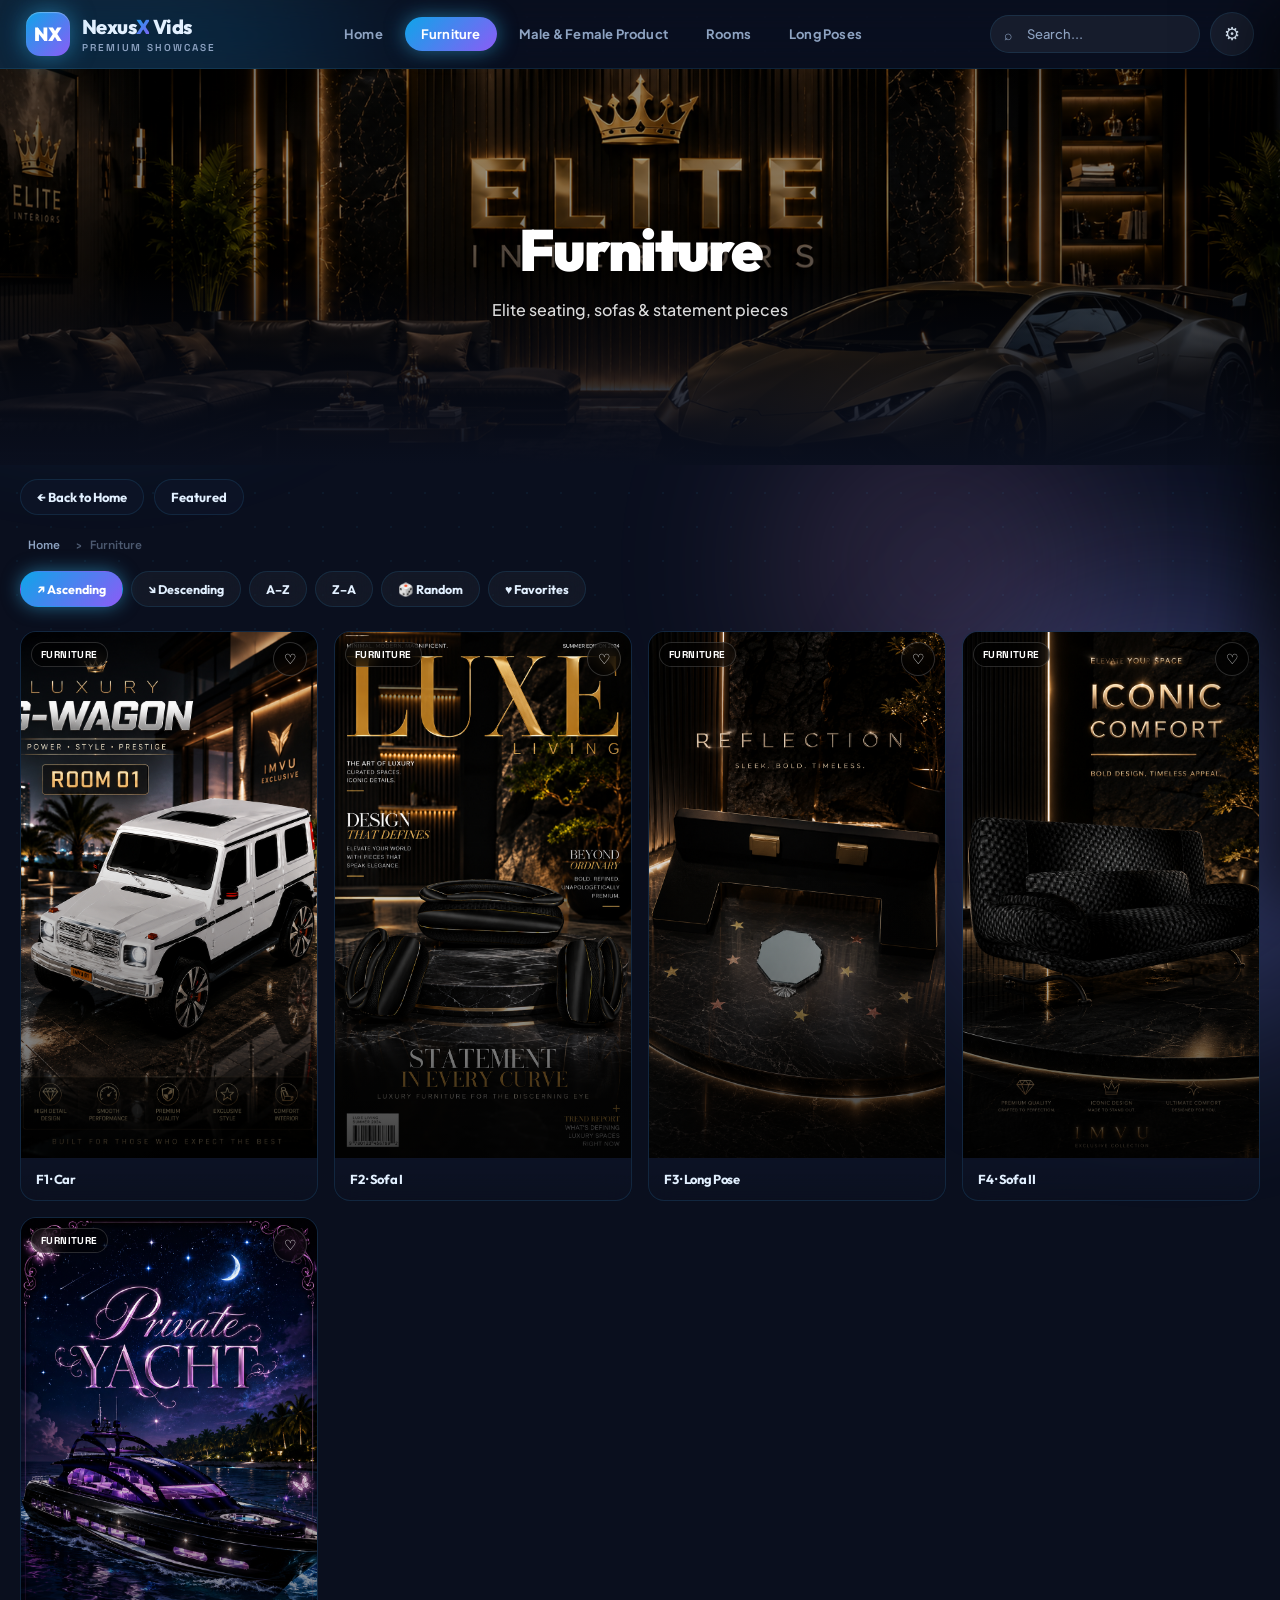
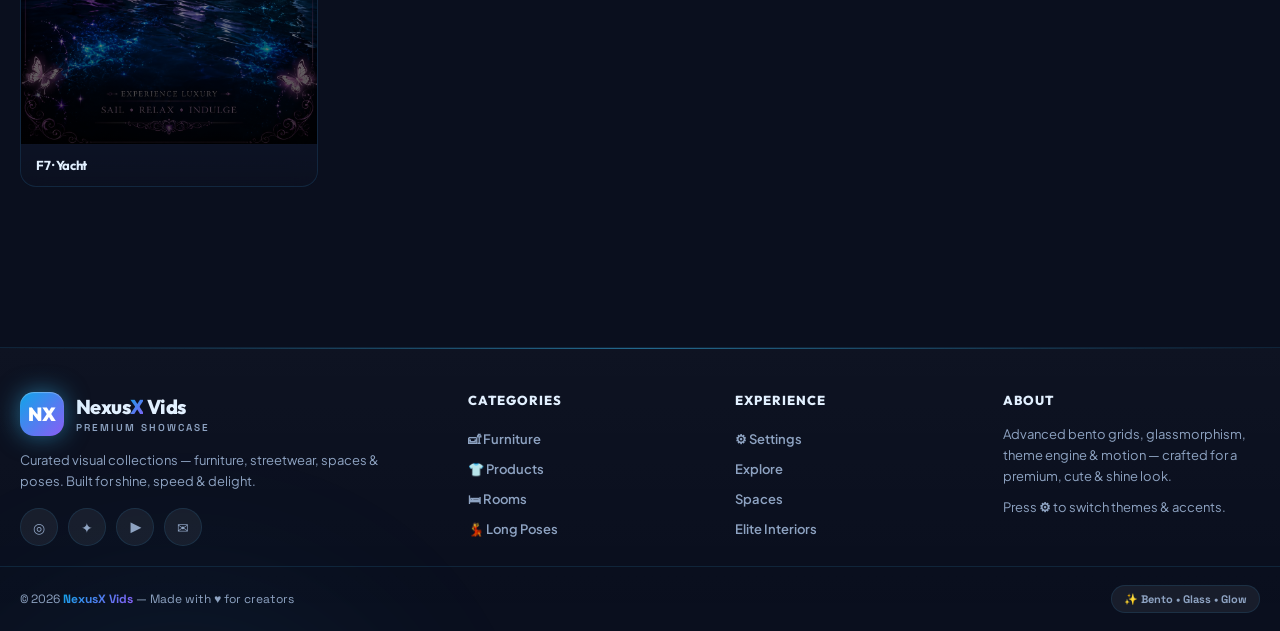
==== commit 80ed85ac: "Sort/paginate reels, add featured marquee, restructure media into collections" ====
--- a/furniture.html
+++ b/furniture.html
@@ -7,7 +7,7 @@
 <link rel="icon" type="image/svg+xml" href="assets/favicon.svg">
 <link rel="stylesheet" href="assets/css/style.css">
 </head>
-<body data-page="Furniture">
+<body data-page="Furniture" data-autopage="1">
 <div class="orb orb-1"></div>
 <div class="orb orb-2"></div>
 <div class="orb orb-3"></div>
@@ -18,121 +18,22 @@
     <img class="page-hero-cover" src="assets/media/collections/furniture.png" alt="Furniture">
     <div class="page-hero-content">
       <h1 class="page-hero-title">Furniture</h1>
-      <p class="page-hero-sub">Elite interiors — walnut, marble, linen & minimal forms</p>
+      <p class="page-hero-sub">Elite seating, sofas & statement pieces</p>
     </div>
   </section>
 
-  <div class="back-bar"><a href="index.html" class="back-btn">← Back to Home</a><a href="index.html#categories" class="back-btn">Explore All</a></div>
+  <div class="back-bar"><a href="index.html" class="back-btn">← Back to Home</a><a href="index.html#featured" class="back-btn">Featured</a></div>
   <div class="breadcrumb"><a href="index.html">Home</a><span>›</span><span>Furniture</span></div>
 
   <div class="filter-bar">
-    <div class="filter-pills">
-      <button class="active" data-filter="all">All</button>
-      <button data-filter="fav">♥ Favorites</button>
-    </div>
-    <select class="sort-select" id="sortSelect">
-      <option value="default">Default</option>
-      <option value="name">Name A–Z</option>
-      <option value="new">Newest</option>
-    </select>
+    <div class="sort-pills" id="catToolbar"></div>
   </div>
 
   <section class="section" style="padding-top:18px;">
     <div class="video-grid reel" id="videoGrid"></div>
+    <div class="pager" id="pager"></div>
   </section>
-
-    <footer>
-    <div class="footer-main">
-      <div class="footer-brand">
-        <a class="brand" href="index.html"><div class="brand-logo">NX</div><div><div class="brand-name">Nexus<span>X</span> Vids</div><div class="brand-tag">Premium Showcase</div></div></a>
-        <p>Curated visual collections � furniture, streetwear, spaces & poses. Built for shine, speed & delight.</p>
-        <div class="footer-social">
-          <a href="#" title="Instagram">?</a>
-          <a href="#" title="X">?</a>
-          <a href="#" title="YouTube">?</a>
-          <a href="#" title="Mail">?</a>
-        </div>
-      </div>
-      <div class="footer-col">
-        <h4>Categories</h4>
-        <a href="furniture.html">?? Furniture</a>
-        <a href="products.html">?? Products</a>
-        <a href="rooms.html">?? Rooms</a>
-        <a href="poses.html">?? Long Poses</a>
-      </div>
-      <div class="footer-col">
-        <h4>Experience</h4>
-        <a href="#" onclick="document.getElementById(''openSettings'')?.click();return false;">? Settings</a>
-        <a href="index.html#categories">Explore</a>
-        <a href="rooms.html">Spaces</a>
-        <a href="furniture.html">Elite Interiors</a>
-      </div>
-      <div class="footer-col">
-        <h4>About</h4>
-        <p>Advanced bento grids, glassmorphism, theme engine & motion � crafted for a premium, cute & shine look.</p>
-        <p style="margin-top:10px;">Press <strong>?</strong> to switch themes & accents.</p>
-      </div>
-    </div>
-    <div class="footer-bottom">
-      <div>� 2026 <strong>NexusX Vids</strong> � Made with ? for creators</div>
-      <div class="footer-badge">? Bento � Glass � Glow</div>
-    </div>
-  </footer>
 </div>
-
 <script src="assets/js/main.js"></script>
-<script>
-  var CAT='Furniture';
-  var allForCat=[];
-  var currentFilter='all';
-
-  function render(){
-    var grid=document.getElementById('videoGrid');
-    var list=allForCat.slice();
-    if(currentFilter==='fav'){
-      var favs=window.NEXUS.favs();
-      list=list.filter(function(v){ return favs.indexOf(v.url)!==-1; });
-    }
-    var sort=document.getElementById('sortSelect').value;
-    if(sort==='name') list.sort(function(a,b){ return a.name.localeCompare(b.name); });
-    if(sort==='new') list.reverse();
-    if(!list.length){
-      grid.innerHTML='<div class="empty-state reveal visible"><div class="big">♡</div>'+(currentFilter==='fav'?'No favorites yet — tap ♥ on any card.':'No items — add them to videos.json')+'</div>';
-      return;
-    }
-    grid.innerHTML=list.map(function(v){ return window.NEXUS.cardHTML(v); }).join('');
-    window.NEXUS.wireCards();
-  }
-
-  function load(){
-    fetch('videos.json').then(function(r){ return r.json(); }).then(function(all){
-      allForCat=all.filter(function(v){ return (v.category||'').toLowerCase()===CAT.toLowerCase(); });
-      // respect bento toggle
-      if(localStorage.getItem('nexus-bento')==='0') document.getElementById('videoGrid').classList.remove('bento');
-      window.NEXUS._setList(allForCat);
-      render();
-    }).catch(function(){ document.getElementById('videoGrid').innerHTML='<div class="empty-state">Failed to load.</div>'; });
-  }
-
-  document.addEventListener('DOMContentLoaded', function(){
-    load();
-    document.querySelectorAll('.filter-pills button').forEach(function(b){
-      b.addEventListener('click',function(){
-        document.querySelectorAll('.filter-pills button').forEach(function(x){ x.classList.remove('active'); });
-        b.classList.add('active'); currentFilter=b.dataset.filter; render();
-      });
-    });
-    document.getElementById('sortSelect').addEventListener('change', render);
-    window.NEXUS_onFavChange=render;
-    window.NEXUS_applySearch=function(q){
-      var grid=document.getElementById('videoGrid');
-      if(!q){ render(); return; }
-      var list=allForCat.filter(function(v){ return v.name.toLowerCase().indexOf(q.toLowerCase())!==-1; });
-      if(!list.length){ grid.innerHTML='<div class="empty-state">No match for “'+window.NEXUS.esc(q)+'”.</div>'; return; }
-      grid.innerHTML=list.map(function(v){ return window.NEXUS.cardHTML(v); }).join('');
-      window.NEXUS.wireCards();
-    };
-  });
-</script>
 </body>
-</html>
+</html>
--- a/assets/css/style.css
+++ b/assets/css/style.css
@@ -248,15 +248,22 @@
 .breadcrumb a:hover{color:var(--primary);background:rgba(255,255,255,.06)}
 .breadcrumb span{opacity:.5}
 .filter-bar{max-width:1400px;margin:14px auto 6px;padding:0 20px;display:flex;gap:10px;align-items:center;flex-wrap:wrap;justify-content:space-between}
-.filter-pills{display:flex;gap:10px;flex-wrap:wrap}
-.filter-pills button{
-  padding:10px 18px;border-radius:24px;border:1px solid var(--card-border);background:rgba(255,255,255,.04);color:var(--text);
-  font-family:var(--font-display);font-size:13px;font-weight:700;cursor:pointer;backdrop-filter:blur(10px);transition:.3s;
-}
-.filter-pills button.active{background:var(--grad);color:#fff;border-color:transparent;box-shadow:0 0 18px var(--glow)}
-.filter-pills button:hover{border-color:var(--primary);transform:translateY(-1px)}
-.sort-select{background:rgba(255,255,255,.06);border:1px solid var(--card-border);color:var(--text);padding:10px 14px;border-radius:12px;font-family:var(--font-body);font-size:13px;outline:none;transition:.3s}
-.sort-select:focus{border-color:var(--primary);box-shadow:0 0 0 3px var(--glow)}
+.sort-pills{display:flex;gap:8px;flex-wrap:wrap}
+.sort-pills button{
+  padding:9px 16px;border-radius:24px;border:1px solid var(--card-border);background:rgba(255,255,255,.04);color:var(--text);
+  font-family:var(--font-display);font-size:12.5px;font-weight:700;cursor:pointer;backdrop-filter:blur(10px);transition:.3s;
+}
+.sort-pills button.active{background:var(--grad);color:#fff;border-color:transparent;box-shadow:0 0 18px var(--glow)}
+.sort-pills button:hover{border-color:var(--primary);transform:translateY(-1px)}
+.pager{display:flex;justify-content:center;align-items:center;gap:8px;margin:30px 0 10px;flex-wrap:wrap}
+.pager .pg{
+  min-width:38px;height:38px;padding:0 10px;border-radius:12px;border:1px solid var(--card-border);background:rgba(255,255,255,.04);
+  color:var(--text);font-family:var(--font-display);font-size:14px;font-weight:800;cursor:pointer;transition:.25s;display:grid;place-items:center;
+}
+.pager .pg:hover:not(:disabled){border-color:var(--primary);transform:translateY(-2px);box-shadow:0 4px 14px var(--glow)}
+.pager .pg.active{background:var(--grad);color:#fff;border-color:transparent;box-shadow:0 0 18px var(--glow)}
+.pager .pg:disabled{opacity:.35;pointer-events:none}
+.pager .pg-dots{color:var(--text-dim);font-weight:700;padding:0 2px}
 
 /* ============ PAGE HERO ============ */
 .page-hero{position:relative;min-height:44vh;display:flex;align-items:center;justify-content:center;text-align:center;overflow:hidden;margin-bottom:8px}
@@ -272,6 +279,21 @@
 .section-title{font-family:var(--font-display);font-size:clamp(28px,4vw,40px);font-weight:800;letter-spacing:-1.5px;text-align:center;margin-bottom:12px}
 .section-title span{background:var(--grad);-webkit-background-clip:text;background-clip:text;color:transparent}
 .section-sub{text-align:center;color:var(--text-dim);margin-bottom:40px;max-width:580px;margin-left:auto;margin-right:auto;font-size:15px;line-height:1.6;font-weight:500}
+
+/* ============ FEATURED MARQUEE ============ */
+.featured-head{display:flex;align-items:flex-end;justify-content:space-between;gap:16px;flex-wrap:wrap;margin-bottom:26px}
+.featured-head .section-title{text-align:left}
+.featured-head .section-sub{text-align:left;margin:0}
+.shuffle-btn{flex-shrink:0}
+.featured-marquee{overflow:hidden;position:relative;border-radius:24px;padding:6px 0;-webkit-mask-image:linear-gradient(90deg,transparent,#000 6%,#000 94%,transparent);mask-image:linear-gradient(90deg,transparent,#000 6%,#000 94%,transparent)}
+.featured-marquee::before{content:'';position:absolute;top:-20px;left:0;right:0;height:120px;background:radial-gradient(60% 100% at 50% 0%,var(--glow),transparent 70%);opacity:.35;z-index:0;pointer-events:none}
+.featured-track{display:flex;gap:16px;width:max-content;animation:marquee 42s linear infinite}
+.featured-marquee:hover .featured-track{animation-play-state:paused}
+@keyframes marquee{from{transform:translateX(0)}to{transform:translateX(-50%)}}
+.featured-item{flex:none;width:212px}
+.featured-item .video-card{height:100%}
+.featured-item .video-name{font-size:12.5px}
+.featured-item .cat-chip{display:none}
 
 /* ============ CATEGORY CARDS — BENTO 4 ============ */
 .home-cat-grid{display:grid;grid-template-columns:repeat(4,1fr);grid-auto-rows:220px;gap:22px}
@@ -319,7 +341,6 @@
 .video-card.reel .play-btn{width:48px;height:48px}
 .video-card.reel .cat-chip{font-size:10px;padding:5px 9px}
 .video-card.reel .video-name{font-size:13px}
-.reel-badge{position:absolute;bottom:10px;left:10px;z-index:2;display:flex;align-items:center;gap:6px;padding:5px 9px;border-radius:20px;background:rgba(0,0,0,.55);backdrop-filter:blur(8px);color:#fff;font-size:11px;font-weight:700;border:1px solid rgba(255,255,255,.15)}
 
 /* Card */
 .video-card{
@@ -401,12 +422,6 @@
   color:var(--text);font-family:var(--font-display);font-size:13px;font-weight:700;cursor:pointer;transition:.3s;text-decoration:none;
 }
 .back-btn:hover{border-color:var(--primary);transform:translateX(-3px);box-shadow:0 0 14px var(--glow)}
-/* Hover preview overlay for reels */
-.reel-preview{
-  position:absolute;inset:0;z-index:1;opacity:0;transition:opacity .35s;pointer-events:none;overflow:hidden;border-radius:inherit;
-}
-.video-card:hover .reel-preview{opacity:1}
-.reel-preview iframe{width:100%;height:100%;border:0;transform:scale(1.02)}
 
 /* ============ FOOTER — PREMIUM ============ */
 footer{position:relative;margin-top:60px;border-top:1px solid var(--card-border);background:linear-gradient(180deg,rgba(255,255,255,.02),transparent);overflow:hidden}
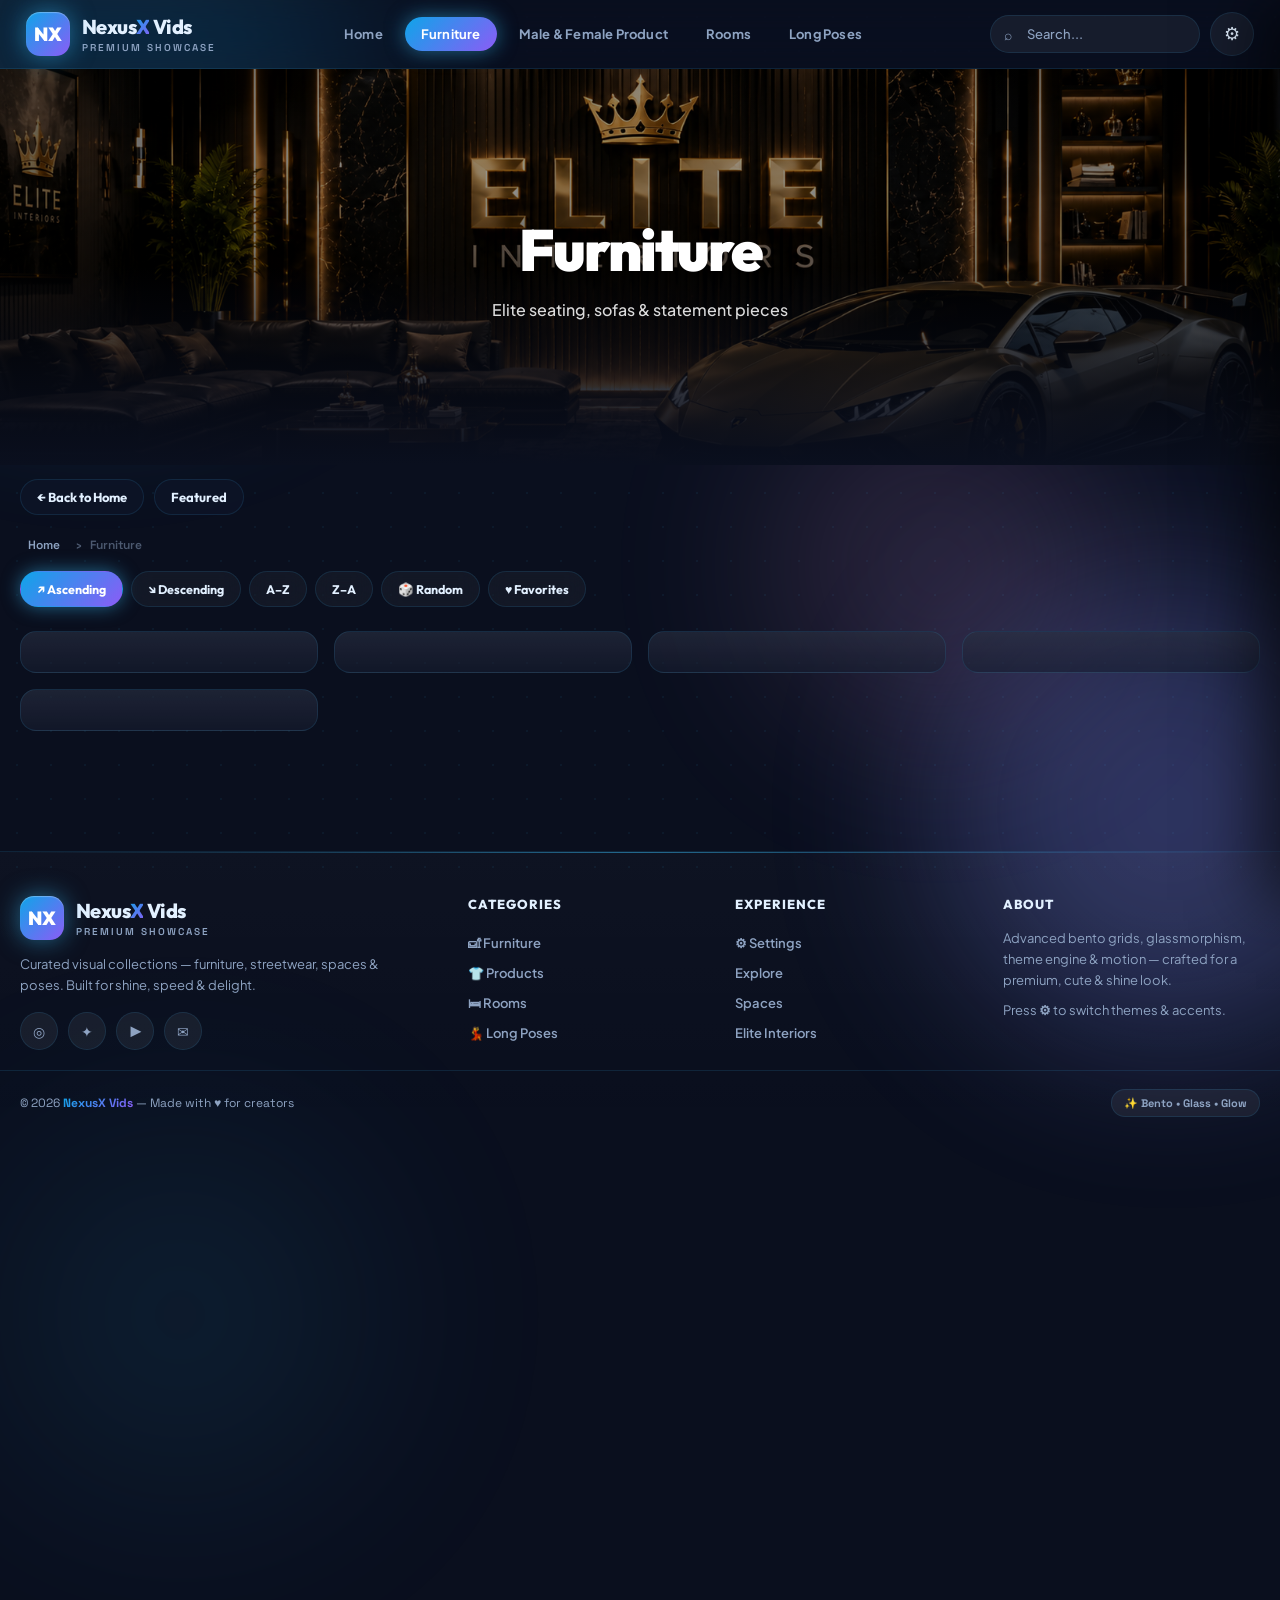
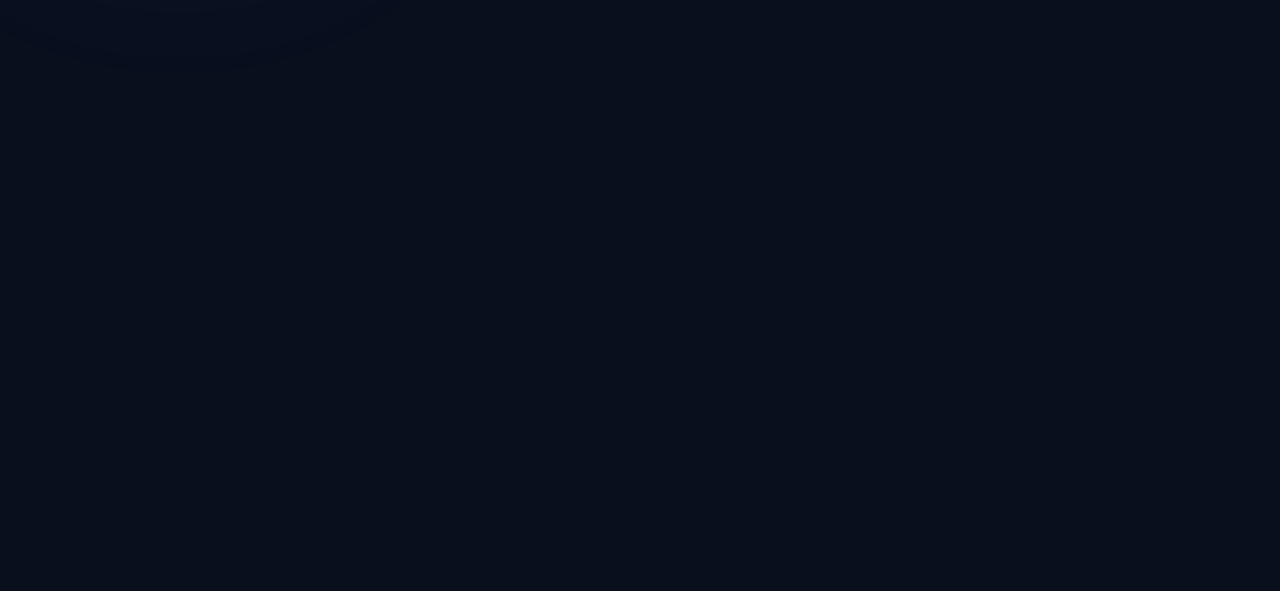
==== commit dcec8a64: "Remove pagination/lazy-load, render full grid instantly, speed up site (preload=none, content-visibi" ====
--- a/furniture.html
+++ b/furniture.html
@@ -31,7 +31,6 @@
 
   <section class="section" style="padding-top:18px;">
     <div class="video-grid reel" id="videoGrid"></div>
-    <div class="pager" id="pager"></div>
   </section>
 </div>
 <script src="assets/js/main.js"></script>
--- a/assets/css/style.css
+++ b/assets/css/style.css
@@ -256,14 +256,6 @@
 .sort-pills button.active{background:var(--grad);color:#fff;border-color:transparent;box-shadow:0 0 18px var(--glow)}
 .sort-pills button:hover{border-color:var(--primary);transform:translateY(-1px)}
 .pager{display:flex;justify-content:center;align-items:center;gap:8px;margin:30px 0 10px;flex-wrap:wrap}
-.pager .pg{
-  min-width:38px;height:38px;padding:0 10px;border-radius:12px;border:1px solid var(--card-border);background:rgba(255,255,255,.04);
-  color:var(--text);font-family:var(--font-display);font-size:14px;font-weight:800;cursor:pointer;transition:.25s;display:grid;place-items:center;
-}
-.pager .pg:hover:not(:disabled){border-color:var(--primary);transform:translateY(-2px);box-shadow:0 4px 14px var(--glow)}
-.pager .pg.active{background:var(--grad);color:#fff;border-color:transparent;box-shadow:0 0 18px var(--glow)}
-.pager .pg:disabled{opacity:.35;pointer-events:none}
-.pager .pg-dots{color:var(--text-dim);font-weight:700;padding:0 2px}
 
 /* ============ PAGE HERO ============ */
 .page-hero{position:relative;min-height:44vh;display:flex;align-items:center;justify-content:center;text-align:center;overflow:hidden;margin-bottom:8px}
@@ -280,20 +272,60 @@
 .section-title span{background:var(--grad);-webkit-background-clip:text;background-clip:text;color:transparent}
 .section-sub{text-align:center;color:var(--text-dim);margin-bottom:40px;max-width:580px;margin-left:auto;margin-right:auto;font-size:15px;line-height:1.6;font-weight:500}
 
-/* ============ FEATURED MARQUEE ============ */
-.featured-head{display:flex;align-items:flex-end;justify-content:space-between;gap:16px;flex-wrap:wrap;margin-bottom:26px}
+/* ============ FEATURED SPOTLIGHT ============ */
+.featured-section{position:relative}
+.featured-glow{position:absolute;top:-40px;left:50%;transform:translateX(-50%);width:90%;height:320px;background:radial-gradient(60% 70% at 50% 40%,var(--glow),transparent 72%);opacity:.5;pointer-events:none;z-index:0}
+.featured-head{position:relative;z-index:1;display:flex;align-items:flex-end;justify-content:space-between;gap:16px;flex-wrap:wrap;margin-bottom:26px}
 .featured-head .section-title{text-align:left}
-.featured-head .section-sub{text-align:left;margin:0}
+.featured-head .section-sub{text-align:left;margin:0;max-width:520px}
 .shuffle-btn{flex-shrink:0}
-.featured-marquee{overflow:hidden;position:relative;border-radius:24px;padding:6px 0;-webkit-mask-image:linear-gradient(90deg,transparent,#000 6%,#000 94%,transparent);mask-image:linear-gradient(90deg,transparent,#000 6%,#000 94%,transparent)}
-.featured-marquee::before{content:'';position:absolute;top:-20px;left:0;right:0;height:120px;background:radial-gradient(60% 100% at 50% 0%,var(--glow),transparent 70%);opacity:.35;z-index:0;pointer-events:none}
-.featured-track{display:flex;gap:16px;width:max-content;animation:marquee 42s linear infinite}
-.featured-marquee:hover .featured-track{animation-play-state:paused}
-@keyframes marquee{from{transform:translateX(0)}to{transform:translateX(-50%)}}
-.featured-item{flex:none;width:212px}
-.featured-item .video-card{height:100%}
-.featured-item .video-name{font-size:12.5px}
-.featured-item .cat-chip{display:none}
+
+.featured-spotlight{position:relative;z-index:1;display:grid;grid-template-columns:52px 1fr 52px;gap:14px;align-items:stretch;margin-bottom:26px}
+.spot-nav{
+  align-self:center;width:52px;height:52px;border-radius:16px;border:1px solid var(--card-border);background:rgba(255,255,255,.05);
+  color:var(--text);font-size:22px;cursor:pointer;backdrop-filter:blur(10px);transition:.25s;display:grid;place-items:center;
+}
+.spot-nav:hover{border-color:var(--primary);background:var(--grad);color:#fff;box-shadow:0 0 20px var(--glow);transform:scale(1.06)}
+.spot-stage{border-radius:24px;overflow:hidden}
+.spot-card{
+  position:relative;display:grid;grid-template-columns:0.9fr 1.1fr;border:1px solid var(--card-border);border-radius:24px;overflow:hidden;
+  background:linear-gradient(135deg,rgba(255,255,255,.07),rgba(255,255,255,.02));backdrop-filter:blur(14px);min-height:340px;
+}
+.spot-visual{position:relative;overflow:hidden}
+.spot-visual video{width:100%;height:100%;object-fit:cover;display:block}
+.spot-visual::after{content:'';position:absolute;inset:0;background:linear-gradient(270deg,transparent,rgba(0,0,0,.25));pointer-events:none}
+.spot-body{position:relative;padding:34px 34px 28px;display:flex;flex-direction:column;justify-content:center}
+.spot-kicker{
+  display:inline-flex;align-items:center;gap:6px;align-self:flex-start;padding:6px 12px;border-radius:20px;margin-bottom:14px;
+  background:var(--grad);font-family:var(--font-accent);font-size:11px;font-weight:800;letter-spacing:1px;text-transform:uppercase;color:#fff;box-shadow:0 6px 18px var(--glow);
+}
+.spot-name{font-family:var(--font-display);font-size:clamp(26px,3.2vw,40px);font-weight:800;letter-spacing:-1px;line-height:1.05;margin-bottom:8px}
+.spot-cat{font-family:var(--font-accent);font-size:12px;letter-spacing:1.5px;text-transform:uppercase;color:var(--primary);font-weight:700;margin-bottom:14px}
+.spot-desc{color:var(--text-dim);font-size:14.5px;line-height:1.6;margin-bottom:22px;font-weight:500}
+.spot-actions{display:flex;gap:12px;flex-wrap:wrap;margin-bottom:24px}
+.spot-thumbs{display:flex;gap:8px;flex-wrap:wrap}
+.spot-thumb{width:52px;height:52px;border-radius:12px;overflow:hidden;cursor:pointer;border:2px solid transparent;transition:.25s;opacity:.6;position:relative}
+.spot-thumb img{width:100%;height:100%;object-fit:cover}
+.spot-thumb:hover{opacity:1;transform:translateY(-2px)}
+.spot-thumb.active{border-color:var(--primary);opacity:1;box-shadow:0 0 14px var(--glow)}
+
+.featured-grid{position:relative;z-index:1;display:grid;grid-template-columns:repeat(4,1fr);gap:16px}
+.featured-grid-item{border-radius:18px}
+
+@media (max-width:900px){
+  .featured-spotlight{grid-template-columns:42px 1fr 42px;gap:10px}
+  .spot-card{grid-template-columns:1fr;min-height:0}
+  .spot-visual{aspect-ratio:16/10}
+  .spot-body{padding:24px}
+  .featured-grid{grid-template-columns:repeat(2,1fr)}
+  .featured-head{flex-direction:column;align-items:flex-start}
+}
+@media (max-width:560px){
+  .featured-spotlight{grid-template-columns:1fr}
+  .spot-nav{display:none}
+  .spot-thumbs{display:none}
+  .featured-grid{grid-template-columns:1fr}
+}
 
 /* ============ CATEGORY CARDS — BENTO 4 ============ */
 .home-cat-grid{display:grid;grid-template-columns:repeat(4,1fr);grid-auto-rows:220px;gap:22px}
@@ -344,10 +376,11 @@
 
 /* Card */
 .video-card{
-  position:relative;background:var(--card);border:1px solid var(--card-border);border-radius:20px;overflow:hidden;cursor:pointer;backdrop-filter:blur(14px);
-  transition:transform .45s cubic-bezier(.2,.8,.2,1),box-shadow .45s,border-color .45s;display:flex;flex-direction:column;
-}
-.video-card::before{content:'';position:absolute;top:0;left:-100%;width:60%;height:100%;background:linear-gradient(100deg,transparent,rgba(255,255,255,.32),transparent);transform:skewX(-20deg);transition:left .7s;z-index:3;pointer-events:none}
+  position:relative;background:linear-gradient(180deg,rgba(255,255,255,.07),rgba(255,255,255,.02)),var(--card);border:1px solid var(--card-border);border-radius:20px;overflow:hidden;cursor:pointer;
+  content-visibility:auto;contain-intrinsic-size:auto 580px;contain:layout paint style;transition:transform .45s cubic-bezier(.2,.8,.2,1),box-shadow .45s,border-color .45s;display:flex;flex-direction:column;
+}
+.video-card.reel{contain-intrinsic-size:auto 620px}
+.video-card::before{content:'';position:absolute;top:0;left:-100%;width:60%;height:100%;background:linear-gradient(100deg,transparent,rgba(255,255,255,.25),transparent);transform:skewX(-20deg);transition:left .7s;z-index:3;pointer-events:none}
 .video-card:hover::before{left:160%}
 .video-card:hover{transform:translateY(-8px) scale(1.02);box-shadow:0 22px 50px var(--glow);border-color:var(--primary)}
 .video-thumb{position:relative;flex:1;overflow:hidden;min-height:0}
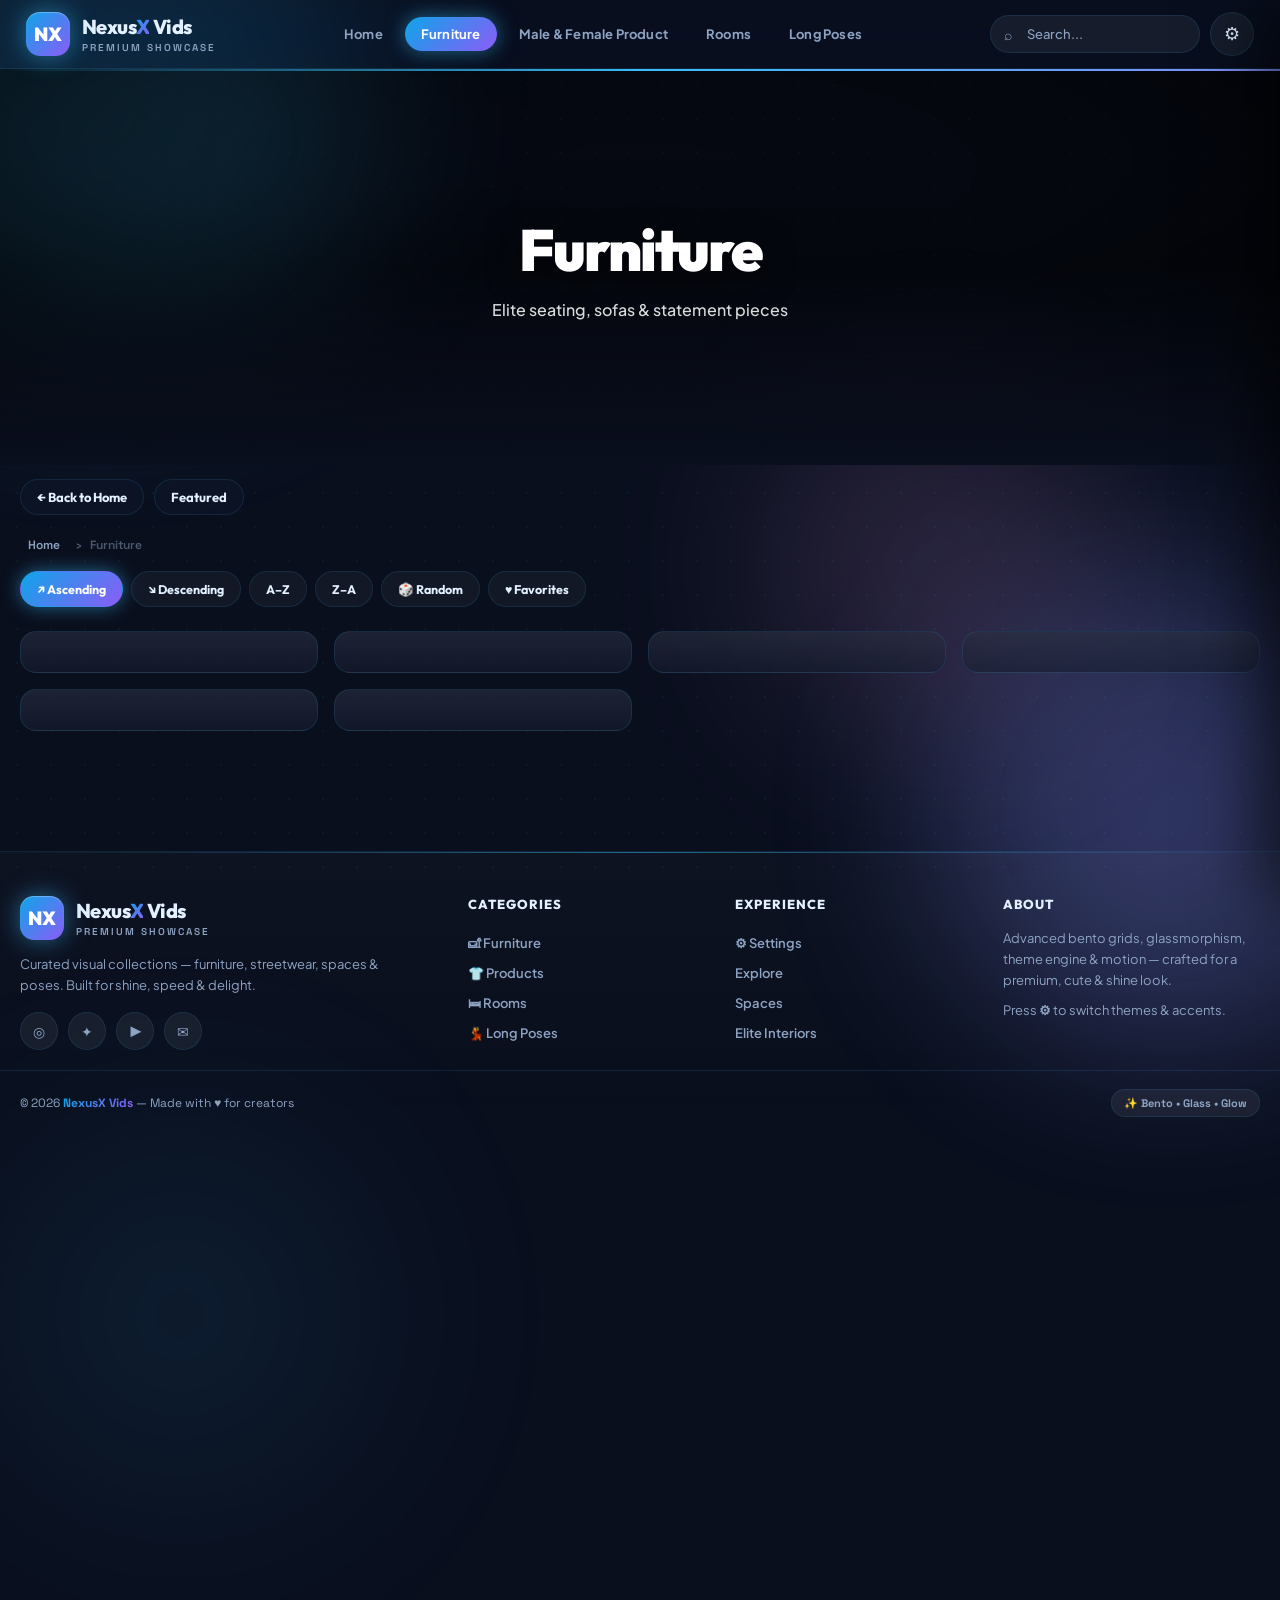
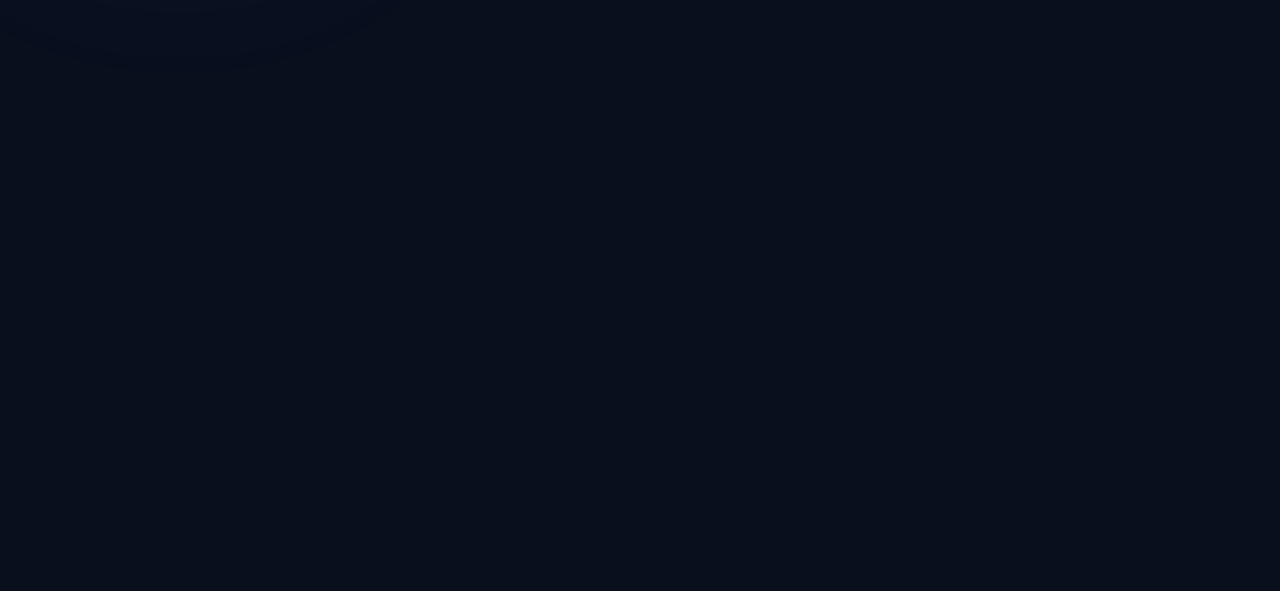
==== commit 989f5462: "Speed up site: WebP thumbnails, compressed hero video, advanced buttons; add Room 6 & Furniture F6 r" ====
--- a/furniture.html
+++ b/furniture.html
@@ -5,6 +5,9 @@
 <meta name="viewport" content="width=device-width, initial-scale=1.0">
 <title>Furniture — NexusX Vids</title>
 <link rel="icon" type="image/svg+xml" href="assets/favicon.svg">
+<link rel="preconnect" href="https://fonts.googleapis.com">
+<link rel="preconnect" href="https://fonts.gstatic.com" crossorigin>
+<link rel="preload" as="style" href="assets/css/style.css">
 <link rel="stylesheet" href="assets/css/style.css">
 </head>
 <body data-page="Furniture" data-autopage="1">
@@ -15,7 +18,7 @@
   <nav></nav>
 
   <section class="page-hero">
-    <img class="page-hero-cover" src="assets/media/collections/furniture.png" alt="Furniture">
+    <img class="page-hero-cover" fetchpriority="high" src="assets/media/collections/furniture.webp" alt="Furniture">
     <div class="page-hero-content">
       <h1 class="page-hero-title">Furniture</h1>
       <p class="page-hero-sub">Elite seating, sofas & statement pieces</p>
--- a/assets/css/style.css
+++ b/assets/css/style.css
@@ -2,7 +2,7 @@
    NexusX Vids — PREMIUM Stylesheet
    Fonts • Themes • Navbar • Settings • Hero • Bento • Footer • Animations
    ============================================================ */
-@import url('https://fonts.googleapis.com/css2?family=Outfit:wght@300;400;500;600;700;800;900&family=Plus+Jakarta+Sans:wght@400;500;600;700;800&family=Space+Grotesk:wght@400;500;600;700&family=JetBrains+Mono:wght@500&display=swap');
+@import url('https://fonts.googleapis.com/css2?family=Outfit:wght@500;600;700;800;900&family=Plus+Jakarta+Sans:wght@400;500;600;700&family=Space+Grotesk:wght@500;700&display=swap');
 
 /* ============ THEMES ============ */
 :root {
@@ -217,15 +217,22 @@
 .hero-sub strong{color:#fff;font-weight:700}
 .hero-cta{margin-top:34px;display:flex;gap:14px;justify-content:center;flex-wrap:wrap}
 .btn{
-  position:relative;display:inline-flex;align-items:center;gap:8px;padding:14px 28px;border-radius:40px;
-  font-family:var(--font-display);font-size:14px;font-weight:800;letter-spacing:-.2px;cursor:pointer;text-decoration:none;border:none;transition:transform .3s,box-shadow .3s,background .3s;overflow:hidden;
-}
-.btn::before{content:'';position:absolute;inset:0;background:linear-gradient(100deg,transparent,rgba(255,255,255,.25),transparent);transform:translateX(-100%);transition:transform .6s}
-.btn:hover::before{transform:translateX(100%)}
-.btn-primary{background:var(--grad);color:#fff;box-shadow:0 0 28px var(--glow),0 8px 24px rgba(0,0,0,.25)}
-.btn-primary:hover{transform:translateY(-3px) scale(1.02);box-shadow:0 0 42px var(--glow),0 12px 30px rgba(0,0,0,.3)}
-.btn-ghost{background:rgba(255,255,255,.08);color:#fff;border:1px solid rgba(255,255,255,.22);backdrop-filter:blur(12px)}
-.btn-ghost:hover{transform:translateY(-3px);background:rgba(255,255,255,.14);border-color:rgba(255,255,255,.35)}
+  position:relative;display:inline-flex;align-items:center;justify-content:center;gap:8px;padding:14px 28px;border-radius:40px;
+  font-family:var(--font-display);font-size:14px;font-weight:800;letter-spacing:-.2px;cursor:pointer;text-decoration:none;border:none;
+  transition:transform .25s cubic-bezier(.2,.8,.2,1),box-shadow .35s,background .35s,border-color .35s;overflow:hidden;
+  will-change:transform;transform-style:preserve-3d;-webkit-tap-highlight-color:transparent;
+}
+.btn::before{content:'';position:absolute;inset:0;background:linear-gradient(100deg,transparent,rgba(255,255,255,.32),transparent);transform:translateX(-120%) skewX(-15deg);transition:transform .6s ease;z-index:1}
+.btn:hover::before{transform:translateX(120%) skewX(-15deg)}
+.btn:active{transform:scale(.94)!important;transition:transform .08s}
+.btn-primary{background:var(--grad);color:#fff;box-shadow:0 0 24px var(--glow),0 8px 24px rgba(0,0,0,.28);animation:btnPulse 3.4s ease-in-out infinite}
+.btn-primary:hover{transform:translateY(-3px) scale(1.03);box-shadow:0 0 52px var(--glow),0 14px 34px rgba(0,0,0,.34)}
+.btn-ghost{background:rgba(255,255,255,.08);color:#fff;border:1px solid rgba(255,255,255,.24);backdrop-filter:blur(12px);-webkit-backdrop-filter:blur(12px)}
+.btn-ghost:hover{transform:translateY(-3px);background:rgba(255,255,255,.17);border-color:rgba(255,255,255,.42);box-shadow:0 0 26px rgba(255,255,255,.14)}
+@keyframes btnPulse{0%,100%{box-shadow:0 0 22px var(--glow),0 8px 24px rgba(0,0,0,.28)}50%{box-shadow:0 0 46px var(--glow),0 8px 24px rgba(0,0,0,.28)}}
+.ripple{position:absolute;border-radius:50%;background:currentColor;opacity:.28;transform:scale(0);animation:ripple .6s ease-out forwards;pointer-events:none;z-index:4}
+@keyframes ripple{to{transform:scale(5);opacity:0}}
+@keyframes cardIn{from{opacity:0;transform:translateY(18px) scale(.97)}to{opacity:1;transform:none}}
 @keyframes riseIn{from{opacity:0;transform:translateY(40px) scale(.98)}to{opacity:1;transform:translateY(0) scale(1)}}
 .hero-scroll{position:absolute;bottom:24px;left:50%;transform:translateX(-50%);z-index:2;color:#fff;font-size:11px;font-family:var(--font-accent);letter-spacing:2px;text-transform:uppercase;display:flex;flex-direction:column;align-items:center;gap:8px;animation:bounce 2s infinite}
 .hero-scroll::after{content:'⌄';font-size:18px;line-height:1}
@@ -255,11 +262,16 @@
 }
 .sort-pills button.active{background:var(--grad);color:#fff;border-color:transparent;box-shadow:0 0 18px var(--glow)}
 .sort-pills button:hover{border-color:var(--primary);transform:translateY(-1px)}
+.sort-pills button{position:relative;overflow:hidden}
+.sort-pills button::after{content:'';position:absolute;top:0;left:-120%;width:60%;height:100%;background:linear-gradient(100deg,transparent,rgba(255,255,255,.28),transparent);transform:skewX(-18deg);transition:left .55s ease}
+.sort-pills button:hover::after{left:150%}
 .pager{display:flex;justify-content:center;align-items:center;gap:8px;margin:30px 0 10px;flex-wrap:wrap}
 
 /* ============ PAGE HERO ============ */
 .page-hero{position:relative;min-height:44vh;display:flex;align-items:center;justify-content:center;text-align:center;overflow:hidden;margin-bottom:8px}
-.page-hero-cover{position:absolute;inset:0;width:100%;height:100%;object-fit:cover;z-index:0;transform:scale(1.02);transition:transform 8s ease}
+.page-hero::before{content:'';position:absolute;top:0;left:0;right:0;height:2px;z-index:3;background:linear-gradient(90deg,transparent,var(--primary),var(--secondary),var(--accent),transparent);background-size:200% 100%;animation:spotLine 5s linear infinite}
+.page-hero-cover{position:absolute;inset:0;width:100%;height:100%;object-fit:cover;z-index:0;transform:scale(1.02);transition:transform 8s ease,opacity .5s ease;opacity:0}
+.page-hero-cover.loaded{opacity:1}
 .page-hero:hover .page-hero-cover{transform:scale(1.06)}
 .page-hero::after{content:'';position:absolute;inset:0;z-index:1;background:linear-gradient(180deg,rgba(0,0,0,.28) 0%,rgba(0,0,0,.55) 50%,var(--bg) 100%),radial-gradient(ellipse at center,transparent 40%,rgba(0,0,0,.5) 100%)}
 .page-hero-content{position:relative;z-index:2;padding:36px 20px;max-width:800px;animation:riseIn .9s ease both}
@@ -274,57 +286,62 @@
 
 /* ============ FEATURED SPOTLIGHT ============ */
 .featured-section{position:relative}
-.featured-glow{position:absolute;top:-40px;left:50%;transform:translateX(-50%);width:90%;height:320px;background:radial-gradient(60% 70% at 50% 40%,var(--glow),transparent 72%);opacity:.5;pointer-events:none;z-index:0}
-.featured-head{position:relative;z-index:1;display:flex;align-items:flex-end;justify-content:space-between;gap:16px;flex-wrap:wrap;margin-bottom:26px}
+.featured-glow{position:absolute;top:-26px;left:50%;transform:translateX(-50%);width:80%;height:150px;background:radial-gradient(60% 70% at 50% 40%,var(--glow),transparent 72%);opacity:.45;pointer-events:none;z-index:0}
+.featured-head{position:relative;z-index:1;display:flex;align-items:flex-end;justify-content:space-between;gap:16px;flex-wrap:wrap;margin-bottom:22px}
 .featured-head .section-title{text-align:left}
 .featured-head .section-sub{text-align:left;margin:0;max-width:520px}
 .shuffle-btn{flex-shrink:0}
 
-.featured-spotlight{position:relative;z-index:1;display:grid;grid-template-columns:52px 1fr 52px;gap:14px;align-items:stretch;margin-bottom:26px}
+.featured-spotlight{position:relative;z-index:1;display:grid;grid-template-columns:46px 1fr 46px;gap:14px;align-items:center;max-width:960px;margin:0 auto 22px}
 .spot-nav{
-  align-self:center;width:52px;height:52px;border-radius:16px;border:1px solid var(--card-border);background:rgba(255,255,255,.05);
-  color:var(--text);font-size:22px;cursor:pointer;backdrop-filter:blur(10px);transition:.25s;display:grid;place-items:center;
+  width:46px;height:46px;border-radius:14px;border:1px solid var(--card-border);background:rgba(255,255,255,.05);
+  color:var(--text);font-size:20px;cursor:pointer;backdrop-filter:blur(10px);transition:.25s;display:grid;place-items:center;
 }
 .spot-nav:hover{border-color:var(--primary);background:var(--grad);color:#fff;box-shadow:0 0 20px var(--glow);transform:scale(1.06)}
 .spot-stage{border-radius:24px;overflow:hidden}
 .spot-card{
-  position:relative;display:grid;grid-template-columns:0.9fr 1.1fr;border:1px solid var(--card-border);border-radius:24px;overflow:hidden;
-  background:linear-gradient(135deg,rgba(255,255,255,.07),rgba(255,255,255,.02));backdrop-filter:blur(14px);min-height:340px;
-}
-.spot-visual{position:relative;overflow:hidden}
+  position:relative;display:flex;align-items:center;gap:26px;padding:20px 24px;border:1px solid var(--card-border);border-radius:24px;
+  background:linear-gradient(135deg,rgba(255,255,255,.08),rgba(255,255,255,.02));min-height:0;overflow:hidden;
+}
+.spot-card::before{content:'';position:absolute;top:0;left:0;right:0;height:2px;border-radius:inherit;background:linear-gradient(90deg,transparent,var(--primary),var(--secondary),var(--accent),transparent);background-size:200% 100%;animation:spotLine 4s linear infinite;z-index:2}
+@keyframes spotLine{from{background-position:200% 0}to{background-position:-200% 0}}
+.spot-visual{position:relative;flex:none;width:140px;aspect-ratio:9/16;border-radius:16px;overflow:hidden;box-shadow:0 20px 46px rgba(0,0,0,.4),0 0 26px var(--glow);border:1px solid rgba(255,255,255,.14)}
 .spot-visual video{width:100%;height:100%;object-fit:cover;display:block}
-.spot-visual::after{content:'';position:absolute;inset:0;background:linear-gradient(270deg,transparent,rgba(0,0,0,.25));pointer-events:none}
-.spot-body{position:relative;padding:34px 34px 28px;display:flex;flex-direction:column;justify-content:center}
+.spot-visual::after{content:'';position:absolute;inset:0;background:linear-gradient(180deg,transparent 55%,rgba(0,0,0,.55));pointer-events:none}
+.spot-body{position:relative;flex:1;min-width:0;padding:2px 0;display:flex;flex-direction:column;justify-content:center}
 .spot-kicker{
-  display:inline-flex;align-items:center;gap:6px;align-self:flex-start;padding:6px 12px;border-radius:20px;margin-bottom:14px;
-  background:var(--grad);font-family:var(--font-accent);font-size:11px;font-weight:800;letter-spacing:1px;text-transform:uppercase;color:#fff;box-shadow:0 6px 18px var(--glow);
-}
-.spot-name{font-family:var(--font-display);font-size:clamp(26px,3.2vw,40px);font-weight:800;letter-spacing:-1px;line-height:1.05;margin-bottom:8px}
-.spot-cat{font-family:var(--font-accent);font-size:12px;letter-spacing:1.5px;text-transform:uppercase;color:var(--primary);font-weight:700;margin-bottom:14px}
-.spot-desc{color:var(--text-dim);font-size:14.5px;line-height:1.6;margin-bottom:22px;font-weight:500}
-.spot-actions{display:flex;gap:12px;flex-wrap:wrap;margin-bottom:24px}
-.spot-thumbs{display:flex;gap:8px;flex-wrap:wrap}
-.spot-thumb{width:52px;height:52px;border-radius:12px;overflow:hidden;cursor:pointer;border:2px solid transparent;transition:.25s;opacity:.6;position:relative}
-.spot-thumb img{width:100%;height:100%;object-fit:cover}
+  display:inline-flex;align-items:center;gap:6px;align-self:flex-start;padding:6px 12px;border-radius:20px;margin-bottom:10px;
+  background:var(--grad);font-family:var(--font-accent);font-size:10.5px;font-weight:800;letter-spacing:1px;text-transform:uppercase;color:#fff;box-shadow:0 6px 18px var(--glow);
+}
+.spot-name{font-family:var(--font-display);font-size:clamp(22px,3vw,32px);font-weight:800;letter-spacing:-.9px;line-height:1.05;margin-bottom:6px}
+.spot-cat{font-family:var(--font-accent);font-size:11.5px;letter-spacing:1.5px;text-transform:uppercase;color:var(--primary);font-weight:700;margin-bottom:10px}
+.spot-desc{color:var(--text-dim);font-size:14px;line-height:1.55;margin-bottom:14px;font-weight:500}
+.spot-actions{display:flex;gap:10px;flex-wrap:wrap;margin-bottom:14px}
+.spot-actions .btn{padding:9px 16px;font-size:12.5px}
+.spot-thumbs{display:flex;gap:7px;flex-wrap:wrap}
+.spot-thumb{width:38px;height:38px;border-radius:10px;overflow:hidden;cursor:pointer;border:2px solid transparent;transition:.25s;opacity:.6;position:relative;background:#12121f}
+.spot-thumb img{width:100%;height:100%;object-fit:cover;transition:transform .35s ease,opacity .35s ease;opacity:0}
+.spot-thumb img.loaded{opacity:1}
 .spot-thumb:hover{opacity:1;transform:translateY(-2px)}
+.spot-thumb:hover img{transform:scale(1.1)}
 .spot-thumb.active{border-color:var(--primary);opacity:1;box-shadow:0 0 14px var(--glow)}
 
-.featured-grid{position:relative;z-index:1;display:grid;grid-template-columns:repeat(4,1fr);gap:16px}
-.featured-grid-item{border-radius:18px}
-
 @media (max-width:900px){
-  .featured-spotlight{grid-template-columns:42px 1fr 42px;gap:10px}
-  .spot-card{grid-template-columns:1fr;min-height:0}
-  .spot-visual{aspect-ratio:16/10}
-  .spot-body{padding:24px}
-  .featured-grid{grid-template-columns:repeat(2,1fr)}
+  .featured-spotlight{grid-template-columns:40px 1fr 40px;gap:10px}
+  .spot-card{gap:18px;padding:16px 18px}
+  .spot-visual{width:110px}
+  .spot-desc{display:none}
+  .spot-actions{margin-bottom:10px}
   .featured-head{flex-direction:column;align-items:flex-start}
 }
 @media (max-width:560px){
-  .featured-spotlight{grid-template-columns:1fr}
+  .featured-spotlight{grid-template-columns:1fr;max-width:360px}
   .spot-nav{display:none}
+  .spot-card{flex-direction:column;align-items:center;text-align:center}
+  .spot-visual{width:120px}
+  .spot-kicker,.spot-cat{align-self:center}
   .spot-thumbs{display:none}
-  .featured-grid{grid-template-columns:1fr}
+  .spot-actions{justify-content:center}
 }
 
 /* ============ CATEGORY CARDS — BENTO 4 ============ */
@@ -336,7 +353,8 @@
   text-decoration:none;color:#fff;cursor:pointer;border:1px solid rgba(255,255,255,.08);transition:transform .5s cubic-bezier(.2,.8,.2,1),box-shadow .5s,border-color .5s,filter .5s;
   transform-style:preserve-3d;
 }
-.cat-card-cover{position:absolute;inset:0;width:100%;height:100%;object-fit:cover;transition:transform .7s cubic-bezier(.2,.8,.2,1),filter .7s}
+.cat-card-cover{position:absolute;inset:0;width:100%;height:100%;object-fit:cover;transition:transform .7s cubic-bezier(.2,.8,.2,1),filter .7s;opacity:0}
+.cat-card-cover.loaded{opacity:1}
 .cat-card::after{content:'';position:absolute;inset:0;background:linear-gradient(180deg,transparent 28%,rgba(0,0,0,.35) 55%,rgba(0,0,0,.88) 100%);z-index:1;transition:.4s}
 .cat-card::before{content:'';position:absolute;top:0;left:-100%;width:65%;height:100%;background:linear-gradient(100deg,transparent,rgba(255,255,255,.32),transparent);transform:skewX(-18deg);transition:left .7s;z-index:3;pointer-events:none}
 .cat-card:hover::before{left:160%}
@@ -379,16 +397,25 @@
   position:relative;background:linear-gradient(180deg,rgba(255,255,255,.07),rgba(255,255,255,.02)),var(--card);border:1px solid var(--card-border);border-radius:20px;overflow:hidden;cursor:pointer;
   content-visibility:auto;contain-intrinsic-size:auto 580px;contain:layout paint style;transition:transform .45s cubic-bezier(.2,.8,.2,1),box-shadow .45s,border-color .45s;display:flex;flex-direction:column;
 }
+.video-card::after{content:'';position:absolute;top:0;left:0;right:0;height:2px;z-index:5;background:linear-gradient(90deg,transparent,var(--primary),var(--secondary),var(--accent),transparent);background-size:200% 100%;animation:spotLine 4s linear infinite;opacity:.55;transition:opacity .4s}
+.video-card:hover::after{opacity:1}
 .video-card.reel{contain-intrinsic-size:auto 620px}
 .video-card::before{content:'';position:absolute;top:0;left:-100%;width:60%;height:100%;background:linear-gradient(100deg,transparent,rgba(255,255,255,.25),transparent);transform:skewX(-20deg);transition:left .7s;z-index:3;pointer-events:none}
 .video-card:hover::before{left:160%}
 .video-card:hover{transform:translateY(-8px) scale(1.02);box-shadow:0 22px 50px var(--glow);border-color:var(--primary)}
-.video-thumb{position:relative;flex:1;overflow:hidden;min-height:0}
+.video-thumb{position:relative;flex:1;overflow:hidden;min-height:0;background:#14141f}
+.video-thumb::before{content:'';position:absolute;inset:0;z-index:0;background:linear-gradient(115deg,transparent 35%,rgba(255,255,255,.045) 50%,transparent 65%);background-size:220% 100%;animation:thumbShimmer 1.6s linear infinite;pointer-events:none}
+.video-thumb img{opacity:0;transition:opacity .12s ease}
+.video-thumb img.loaded{opacity:1}
+@keyframes thumbShimmer{from{background-position:200% 0}to{background-position:-80% 0}}
 .video-thumb img,.video-thumb video,.video-thumb iframe{width:100%;height:100%;object-fit:cover;border:0;display:block;transition:transform .7s}
 .video-card:hover .video-thumb img,
 .video-card:hover .video-thumb video{transform:scale(1.06)}
 .video-thumb::after{content:'';position:absolute;inset:0;background:linear-gradient(180deg,transparent 38%,rgba(0,0,0,.78));z-index:1}
 .play-btn{position:absolute;top:50%;left:50%;transform:translate(-50%,-50%) scale(.8);width:58px;height:58px;border-radius:50%;background:var(--grad);display:grid;place-items:center;z-index:2;opacity:0;transition:.4s cubic-bezier(.2,.8,.2,1);box-shadow:0 0 28px var(--glow)}
+.play-btn::before{content:'';position:absolute;inset:-7px;border-radius:50%;border:2px solid var(--primary);opacity:0}
+.video-card:hover .play-btn::before{opacity:1;animation:playRing 1.8s ease-out infinite}
+@keyframes playRing{0%{transform:scale(.65);opacity:.8}100%{transform:scale(1.3);opacity:0}}
 .play-btn::after{content:'';width:0;height:0;border-style:solid;border-width:9px 0 9px 16px;border-color:transparent transparent transparent #fff;margin-left:3px}
 .video-card:hover .play-btn{opacity:1;transform:translate(-50%,-50%) scale(1)}
 .cat-chip{position:absolute;top:10px;left:10px;z-index:2;padding:6px 11px;border-radius:20px;background:rgba(0,0,0,.5);backdrop-filter:blur(8px);font-size:11px;font-weight:800;font-family:var(--font-accent);text-transform:uppercase;letter-spacing:.4px;color:#fff;border:1px solid rgba(255,255,255,.16)}
@@ -515,3 +542,13 @@
   .home-cat-grid{grid-template-columns:1fr;grid-auto-rows:240px;gap:14px}
   .home-cat-grid .cat-card{grid-column:span 1 !important;grid-row:span 1 !important;min-height:240px}
 }
+
+/* ============ REDUCED MOTION + PERF SAFETY ============ */
+@media (prefers-reduced-motion: reduce){
+  *,*::before,*::after{animation-duration:.01ms!important;animation-iteration-count:1!important;transition-duration:.01ms!important;scroll-behavior:auto!important}
+}
+#spotVideo{background:#0d0d1a}
+.video-card{opacity:1}
+@supports (content-visibility: auto){
+  .video-card{content-visibility:auto;contain-intrinsic-size:auto 620px}
+}
--- a/assets/css/style.css
+++ b/assets/css/style.css
@@ -2,7 +2,7 @@
    NexusX Vids — PREMIUM Stylesheet
    Fonts • Themes • Navbar • Settings • Hero • Bento • Footer • Animations
    ============================================================ */
-@import url('https://fonts.googleapis.com/css2?family=Outfit:wght@300;400;500;600;700;800;900&family=Plus+Jakarta+Sans:wght@400;500;600;700;800&family=Space+Grotesk:wght@400;500;600;700&family=JetBrains+Mono:wght@500&display=swap');
+@import url('https://fonts.googleapis.com/css2?family=Outfit:wght@500;600;700;800;900&family=Plus+Jakarta+Sans:wght@400;500;600;700&family=Space+Grotesk:wght@500;700&display=swap');
 
 /* ============ THEMES ============ */
 :root {
@@ -217,15 +217,22 @@
 .hero-sub strong{color:#fff;font-weight:700}
 .hero-cta{margin-top:34px;display:flex;gap:14px;justify-content:center;flex-wrap:wrap}
 .btn{
-  position:relative;display:inline-flex;align-items:center;gap:8px;padding:14px 28px;border-radius:40px;
-  font-family:var(--font-display);font-size:14px;font-weight:800;letter-spacing:-.2px;cursor:pointer;text-decoration:none;border:none;transition:transform .3s,box-shadow .3s,background .3s;overflow:hidden;
-}
-.btn::before{content:'';position:absolute;inset:0;background:linear-gradient(100deg,transparent,rgba(255,255,255,.25),transparent);transform:translateX(-100%);transition:transform .6s}
-.btn:hover::before{transform:translateX(100%)}
-.btn-primary{background:var(--grad);color:#fff;box-shadow:0 0 28px var(--glow),0 8px 24px rgba(0,0,0,.25)}
-.btn-primary:hover{transform:translateY(-3px) scale(1.02);box-shadow:0 0 42px var(--glow),0 12px 30px rgba(0,0,0,.3)}
-.btn-ghost{background:rgba(255,255,255,.08);color:#fff;border:1px solid rgba(255,255,255,.22);backdrop-filter:blur(12px)}
-.btn-ghost:hover{transform:translateY(-3px);background:rgba(255,255,255,.14);border-color:rgba(255,255,255,.35)}
+  position:relative;display:inline-flex;align-items:center;justify-content:center;gap:8px;padding:14px 28px;border-radius:40px;
+  font-family:var(--font-display);font-size:14px;font-weight:800;letter-spacing:-.2px;cursor:pointer;text-decoration:none;border:none;
+  transition:transform .25s cubic-bezier(.2,.8,.2,1),box-shadow .35s,background .35s,border-color .35s;overflow:hidden;
+  will-change:transform;transform-style:preserve-3d;-webkit-tap-highlight-color:transparent;
+}
+.btn::before{content:'';position:absolute;inset:0;background:linear-gradient(100deg,transparent,rgba(255,255,255,.32),transparent);transform:translateX(-120%) skewX(-15deg);transition:transform .6s ease;z-index:1}
+.btn:hover::before{transform:translateX(120%) skewX(-15deg)}
+.btn:active{transform:scale(.94)!important;transition:transform .08s}
+.btn-primary{background:var(--grad);color:#fff;box-shadow:0 0 24px var(--glow),0 8px 24px rgba(0,0,0,.28);animation:btnPulse 3.4s ease-in-out infinite}
+.btn-primary:hover{transform:translateY(-3px) scale(1.03);box-shadow:0 0 52px var(--glow),0 14px 34px rgba(0,0,0,.34)}
+.btn-ghost{background:rgba(255,255,255,.08);color:#fff;border:1px solid rgba(255,255,255,.24);backdrop-filter:blur(12px);-webkit-backdrop-filter:blur(12px)}
+.btn-ghost:hover{transform:translateY(-3px);background:rgba(255,255,255,.17);border-color:rgba(255,255,255,.42);box-shadow:0 0 26px rgba(255,255,255,.14)}
+@keyframes btnPulse{0%,100%{box-shadow:0 0 22px var(--glow),0 8px 24px rgba(0,0,0,.28)}50%{box-shadow:0 0 46px var(--glow),0 8px 24px rgba(0,0,0,.28)}}
+.ripple{position:absolute;border-radius:50%;background:currentColor;opacity:.28;transform:scale(0);animation:ripple .6s ease-out forwards;pointer-events:none;z-index:4}
+@keyframes ripple{to{transform:scale(5);opacity:0}}
+@keyframes cardIn{from{opacity:0;transform:translateY(18px) scale(.97)}to{opacity:1;transform:none}}
 @keyframes riseIn{from{opacity:0;transform:translateY(40px) scale(.98)}to{opacity:1;transform:translateY(0) scale(1)}}
 .hero-scroll{position:absolute;bottom:24px;left:50%;transform:translateX(-50%);z-index:2;color:#fff;font-size:11px;font-family:var(--font-accent);letter-spacing:2px;text-transform:uppercase;display:flex;flex-direction:column;align-items:center;gap:8px;animation:bounce 2s infinite}
 .hero-scroll::after{content:'⌄';font-size:18px;line-height:1}
@@ -255,11 +262,16 @@
 }
 .sort-pills button.active{background:var(--grad);color:#fff;border-color:transparent;box-shadow:0 0 18px var(--glow)}
 .sort-pills button:hover{border-color:var(--primary);transform:translateY(-1px)}
+.sort-pills button{position:relative;overflow:hidden}
+.sort-pills button::after{content:'';position:absolute;top:0;left:-120%;width:60%;height:100%;background:linear-gradient(100deg,transparent,rgba(255,255,255,.28),transparent);transform:skewX(-18deg);transition:left .55s ease}
+.sort-pills button:hover::after{left:150%}
 .pager{display:flex;justify-content:center;align-items:center;gap:8px;margin:30px 0 10px;flex-wrap:wrap}
 
 /* ============ PAGE HERO ============ */
 .page-hero{position:relative;min-height:44vh;display:flex;align-items:center;justify-content:center;text-align:center;overflow:hidden;margin-bottom:8px}
-.page-hero-cover{position:absolute;inset:0;width:100%;height:100%;object-fit:cover;z-index:0;transform:scale(1.02);transition:transform 8s ease}
+.page-hero::before{content:'';position:absolute;top:0;left:0;right:0;height:2px;z-index:3;background:linear-gradient(90deg,transparent,var(--primary),var(--secondary),var(--accent),transparent);background-size:200% 100%;animation:spotLine 5s linear infinite}
+.page-hero-cover{position:absolute;inset:0;width:100%;height:100%;object-fit:cover;z-index:0;transform:scale(1.02);transition:transform 8s ease,opacity .5s ease;opacity:0}
+.page-hero-cover.loaded{opacity:1}
 .page-hero:hover .page-hero-cover{transform:scale(1.06)}
 .page-hero::after{content:'';position:absolute;inset:0;z-index:1;background:linear-gradient(180deg,rgba(0,0,0,.28) 0%,rgba(0,0,0,.55) 50%,var(--bg) 100%),radial-gradient(ellipse at center,transparent 40%,rgba(0,0,0,.5) 100%)}
 .page-hero-content{position:relative;z-index:2;padding:36px 20px;max-width:800px;animation:riseIn .9s ease both}
@@ -274,57 +286,62 @@
 
 /* ============ FEATURED SPOTLIGHT ============ */
 .featured-section{position:relative}
-.featured-glow{position:absolute;top:-40px;left:50%;transform:translateX(-50%);width:90%;height:320px;background:radial-gradient(60% 70% at 50% 40%,var(--glow),transparent 72%);opacity:.5;pointer-events:none;z-index:0}
-.featured-head{position:relative;z-index:1;display:flex;align-items:flex-end;justify-content:space-between;gap:16px;flex-wrap:wrap;margin-bottom:26px}
+.featured-glow{position:absolute;top:-26px;left:50%;transform:translateX(-50%);width:80%;height:150px;background:radial-gradient(60% 70% at 50% 40%,var(--glow),transparent 72%);opacity:.45;pointer-events:none;z-index:0}
+.featured-head{position:relative;z-index:1;display:flex;align-items:flex-end;justify-content:space-between;gap:16px;flex-wrap:wrap;margin-bottom:22px}
 .featured-head .section-title{text-align:left}
 .featured-head .section-sub{text-align:left;margin:0;max-width:520px}
 .shuffle-btn{flex-shrink:0}
 
-.featured-spotlight{position:relative;z-index:1;display:grid;grid-template-columns:52px 1fr 52px;gap:14px;align-items:stretch;margin-bottom:26px}
+.featured-spotlight{position:relative;z-index:1;display:grid;grid-template-columns:46px 1fr 46px;gap:14px;align-items:center;max-width:960px;margin:0 auto 22px}
 .spot-nav{
-  align-self:center;width:52px;height:52px;border-radius:16px;border:1px solid var(--card-border);background:rgba(255,255,255,.05);
-  color:var(--text);font-size:22px;cursor:pointer;backdrop-filter:blur(10px);transition:.25s;display:grid;place-items:center;
+  width:46px;height:46px;border-radius:14px;border:1px solid var(--card-border);background:rgba(255,255,255,.05);
+  color:var(--text);font-size:20px;cursor:pointer;backdrop-filter:blur(10px);transition:.25s;display:grid;place-items:center;
 }
 .spot-nav:hover{border-color:var(--primary);background:var(--grad);color:#fff;box-shadow:0 0 20px var(--glow);transform:scale(1.06)}
 .spot-stage{border-radius:24px;overflow:hidden}
 .spot-card{
-  position:relative;display:grid;grid-template-columns:0.9fr 1.1fr;border:1px solid var(--card-border);border-radius:24px;overflow:hidden;
-  background:linear-gradient(135deg,rgba(255,255,255,.07),rgba(255,255,255,.02));backdrop-filter:blur(14px);min-height:340px;
-}
-.spot-visual{position:relative;overflow:hidden}
+  position:relative;display:flex;align-items:center;gap:26px;padding:20px 24px;border:1px solid var(--card-border);border-radius:24px;
+  background:linear-gradient(135deg,rgba(255,255,255,.08),rgba(255,255,255,.02));min-height:0;overflow:hidden;
+}
+.spot-card::before{content:'';position:absolute;top:0;left:0;right:0;height:2px;border-radius:inherit;background:linear-gradient(90deg,transparent,var(--primary),var(--secondary),var(--accent),transparent);background-size:200% 100%;animation:spotLine 4s linear infinite;z-index:2}
+@keyframes spotLine{from{background-position:200% 0}to{background-position:-200% 0}}
+.spot-visual{position:relative;flex:none;width:140px;aspect-ratio:9/16;border-radius:16px;overflow:hidden;box-shadow:0 20px 46px rgba(0,0,0,.4),0 0 26px var(--glow);border:1px solid rgba(255,255,255,.14)}
 .spot-visual video{width:100%;height:100%;object-fit:cover;display:block}
-.spot-visual::after{content:'';position:absolute;inset:0;background:linear-gradient(270deg,transparent,rgba(0,0,0,.25));pointer-events:none}
-.spot-body{position:relative;padding:34px 34px 28px;display:flex;flex-direction:column;justify-content:center}
+.spot-visual::after{content:'';position:absolute;inset:0;background:linear-gradient(180deg,transparent 55%,rgba(0,0,0,.55));pointer-events:none}
+.spot-body{position:relative;flex:1;min-width:0;padding:2px 0;display:flex;flex-direction:column;justify-content:center}
 .spot-kicker{
-  display:inline-flex;align-items:center;gap:6px;align-self:flex-start;padding:6px 12px;border-radius:20px;margin-bottom:14px;
-  background:var(--grad);font-family:var(--font-accent);font-size:11px;font-weight:800;letter-spacing:1px;text-transform:uppercase;color:#fff;box-shadow:0 6px 18px var(--glow);
-}
-.spot-name{font-family:var(--font-display);font-size:clamp(26px,3.2vw,40px);font-weight:800;letter-spacing:-1px;line-height:1.05;margin-bottom:8px}
-.spot-cat{font-family:var(--font-accent);font-size:12px;letter-spacing:1.5px;text-transform:uppercase;color:var(--primary);font-weight:700;margin-bottom:14px}
-.spot-desc{color:var(--text-dim);font-size:14.5px;line-height:1.6;margin-bottom:22px;font-weight:500}
-.spot-actions{display:flex;gap:12px;flex-wrap:wrap;margin-bottom:24px}
-.spot-thumbs{display:flex;gap:8px;flex-wrap:wrap}
-.spot-thumb{width:52px;height:52px;border-radius:12px;overflow:hidden;cursor:pointer;border:2px solid transparent;transition:.25s;opacity:.6;position:relative}
-.spot-thumb img{width:100%;height:100%;object-fit:cover}
+  display:inline-flex;align-items:center;gap:6px;align-self:flex-start;padding:6px 12px;border-radius:20px;margin-bottom:10px;
+  background:var(--grad);font-family:var(--font-accent);font-size:10.5px;font-weight:800;letter-spacing:1px;text-transform:uppercase;color:#fff;box-shadow:0 6px 18px var(--glow);
+}
+.spot-name{font-family:var(--font-display);font-size:clamp(22px,3vw,32px);font-weight:800;letter-spacing:-.9px;line-height:1.05;margin-bottom:6px}
+.spot-cat{font-family:var(--font-accent);font-size:11.5px;letter-spacing:1.5px;text-transform:uppercase;color:var(--primary);font-weight:700;margin-bottom:10px}
+.spot-desc{color:var(--text-dim);font-size:14px;line-height:1.55;margin-bottom:14px;font-weight:500}
+.spot-actions{display:flex;gap:10px;flex-wrap:wrap;margin-bottom:14px}
+.spot-actions .btn{padding:9px 16px;font-size:12.5px}
+.spot-thumbs{display:flex;gap:7px;flex-wrap:wrap}
+.spot-thumb{width:38px;height:38px;border-radius:10px;overflow:hidden;cursor:pointer;border:2px solid transparent;transition:.25s;opacity:.6;position:relative;background:#12121f}
+.spot-thumb img{width:100%;height:100%;object-fit:cover;transition:transform .35s ease,opacity .35s ease;opacity:0}
+.spot-thumb img.loaded{opacity:1}
 .spot-thumb:hover{opacity:1;transform:translateY(-2px)}
+.spot-thumb:hover img{transform:scale(1.1)}
 .spot-thumb.active{border-color:var(--primary);opacity:1;box-shadow:0 0 14px var(--glow)}
 
-.featured-grid{position:relative;z-index:1;display:grid;grid-template-columns:repeat(4,1fr);gap:16px}
-.featured-grid-item{border-radius:18px}
-
 @media (max-width:900px){
-  .featured-spotlight{grid-template-columns:42px 1fr 42px;gap:10px}
-  .spot-card{grid-template-columns:1fr;min-height:0}
-  .spot-visual{aspect-ratio:16/10}
-  .spot-body{padding:24px}
-  .featured-grid{grid-template-columns:repeat(2,1fr)}
+  .featured-spotlight{grid-template-columns:40px 1fr 40px;gap:10px}
+  .spot-card{gap:18px;padding:16px 18px}
+  .spot-visual{width:110px}
+  .spot-desc{display:none}
+  .spot-actions{margin-bottom:10px}
   .featured-head{flex-direction:column;align-items:flex-start}
 }
 @media (max-width:560px){
-  .featured-spotlight{grid-template-columns:1fr}
+  .featured-spotlight{grid-template-columns:1fr;max-width:360px}
   .spot-nav{display:none}
+  .spot-card{flex-direction:column;align-items:center;text-align:center}
+  .spot-visual{width:120px}
+  .spot-kicker,.spot-cat{align-self:center}
   .spot-thumbs{display:none}
-  .featured-grid{grid-template-columns:1fr}
+  .spot-actions{justify-content:center}
 }
 
 /* ============ CATEGORY CARDS — BENTO 4 ============ */
@@ -336,7 +353,8 @@
   text-decoration:none;color:#fff;cursor:pointer;border:1px solid rgba(255,255,255,.08);transition:transform .5s cubic-bezier(.2,.8,.2,1),box-shadow .5s,border-color .5s,filter .5s;
   transform-style:preserve-3d;
 }
-.cat-card-cover{position:absolute;inset:0;width:100%;height:100%;object-fit:cover;transition:transform .7s cubic-bezier(.2,.8,.2,1),filter .7s}
+.cat-card-cover{position:absolute;inset:0;width:100%;height:100%;object-fit:cover;transition:transform .7s cubic-bezier(.2,.8,.2,1),filter .7s;opacity:0}
+.cat-card-cover.loaded{opacity:1}
 .cat-card::after{content:'';position:absolute;inset:0;background:linear-gradient(180deg,transparent 28%,rgba(0,0,0,.35) 55%,rgba(0,0,0,.88) 100%);z-index:1;transition:.4s}
 .cat-card::before{content:'';position:absolute;top:0;left:-100%;width:65%;height:100%;background:linear-gradient(100deg,transparent,rgba(255,255,255,.32),transparent);transform:skewX(-18deg);transition:left .7s;z-index:3;pointer-events:none}
 .cat-card:hover::before{left:160%}
@@ -379,16 +397,25 @@
   position:relative;background:linear-gradient(180deg,rgba(255,255,255,.07),rgba(255,255,255,.02)),var(--card);border:1px solid var(--card-border);border-radius:20px;overflow:hidden;cursor:pointer;
   content-visibility:auto;contain-intrinsic-size:auto 580px;contain:layout paint style;transition:transform .45s cubic-bezier(.2,.8,.2,1),box-shadow .45s,border-color .45s;display:flex;flex-direction:column;
 }
+.video-card::after{content:'';position:absolute;top:0;left:0;right:0;height:2px;z-index:5;background:linear-gradient(90deg,transparent,var(--primary),var(--secondary),var(--accent),transparent);background-size:200% 100%;animation:spotLine 4s linear infinite;opacity:.55;transition:opacity .4s}
+.video-card:hover::after{opacity:1}
 .video-card.reel{contain-intrinsic-size:auto 620px}
 .video-card::before{content:'';position:absolute;top:0;left:-100%;width:60%;height:100%;background:linear-gradient(100deg,transparent,rgba(255,255,255,.25),transparent);transform:skewX(-20deg);transition:left .7s;z-index:3;pointer-events:none}
 .video-card:hover::before{left:160%}
 .video-card:hover{transform:translateY(-8px) scale(1.02);box-shadow:0 22px 50px var(--glow);border-color:var(--primary)}
-.video-thumb{position:relative;flex:1;overflow:hidden;min-height:0}
+.video-thumb{position:relative;flex:1;overflow:hidden;min-height:0;background:#14141f}
+.video-thumb::before{content:'';position:absolute;inset:0;z-index:0;background:linear-gradient(115deg,transparent 35%,rgba(255,255,255,.045) 50%,transparent 65%);background-size:220% 100%;animation:thumbShimmer 1.6s linear infinite;pointer-events:none}
+.video-thumb img{opacity:0;transition:opacity .12s ease}
+.video-thumb img.loaded{opacity:1}
+@keyframes thumbShimmer{from{background-position:200% 0}to{background-position:-80% 0}}
 .video-thumb img,.video-thumb video,.video-thumb iframe{width:100%;height:100%;object-fit:cover;border:0;display:block;transition:transform .7s}
 .video-card:hover .video-thumb img,
 .video-card:hover .video-thumb video{transform:scale(1.06)}
 .video-thumb::after{content:'';position:absolute;inset:0;background:linear-gradient(180deg,transparent 38%,rgba(0,0,0,.78));z-index:1}
 .play-btn{position:absolute;top:50%;left:50%;transform:translate(-50%,-50%) scale(.8);width:58px;height:58px;border-radius:50%;background:var(--grad);display:grid;place-items:center;z-index:2;opacity:0;transition:.4s cubic-bezier(.2,.8,.2,1);box-shadow:0 0 28px var(--glow)}
+.play-btn::before{content:'';position:absolute;inset:-7px;border-radius:50%;border:2px solid var(--primary);opacity:0}
+.video-card:hover .play-btn::before{opacity:1;animation:playRing 1.8s ease-out infinite}
+@keyframes playRing{0%{transform:scale(.65);opacity:.8}100%{transform:scale(1.3);opacity:0}}
 .play-btn::after{content:'';width:0;height:0;border-style:solid;border-width:9px 0 9px 16px;border-color:transparent transparent transparent #fff;margin-left:3px}
 .video-card:hover .play-btn{opacity:1;transform:translate(-50%,-50%) scale(1)}
 .cat-chip{position:absolute;top:10px;left:10px;z-index:2;padding:6px 11px;border-radius:20px;background:rgba(0,0,0,.5);backdrop-filter:blur(8px);font-size:11px;font-weight:800;font-family:var(--font-accent);text-transform:uppercase;letter-spacing:.4px;color:#fff;border:1px solid rgba(255,255,255,.16)}
@@ -515,3 +542,13 @@
   .home-cat-grid{grid-template-columns:1fr;grid-auto-rows:240px;gap:14px}
   .home-cat-grid .cat-card{grid-column:span 1 !important;grid-row:span 1 !important;min-height:240px}
 }
+
+/* ============ REDUCED MOTION + PERF SAFETY ============ */
+@media (prefers-reduced-motion: reduce){
+  *,*::before,*::after{animation-duration:.01ms!important;animation-iteration-count:1!important;transition-duration:.01ms!important;scroll-behavior:auto!important}
+}
+#spotVideo{background:#0d0d1a}
+.video-card{opacity:1}
+@supports (content-visibility: auto){
+  .video-card{content-visibility:auto;contain-intrinsic-size:auto 620px}
+}
